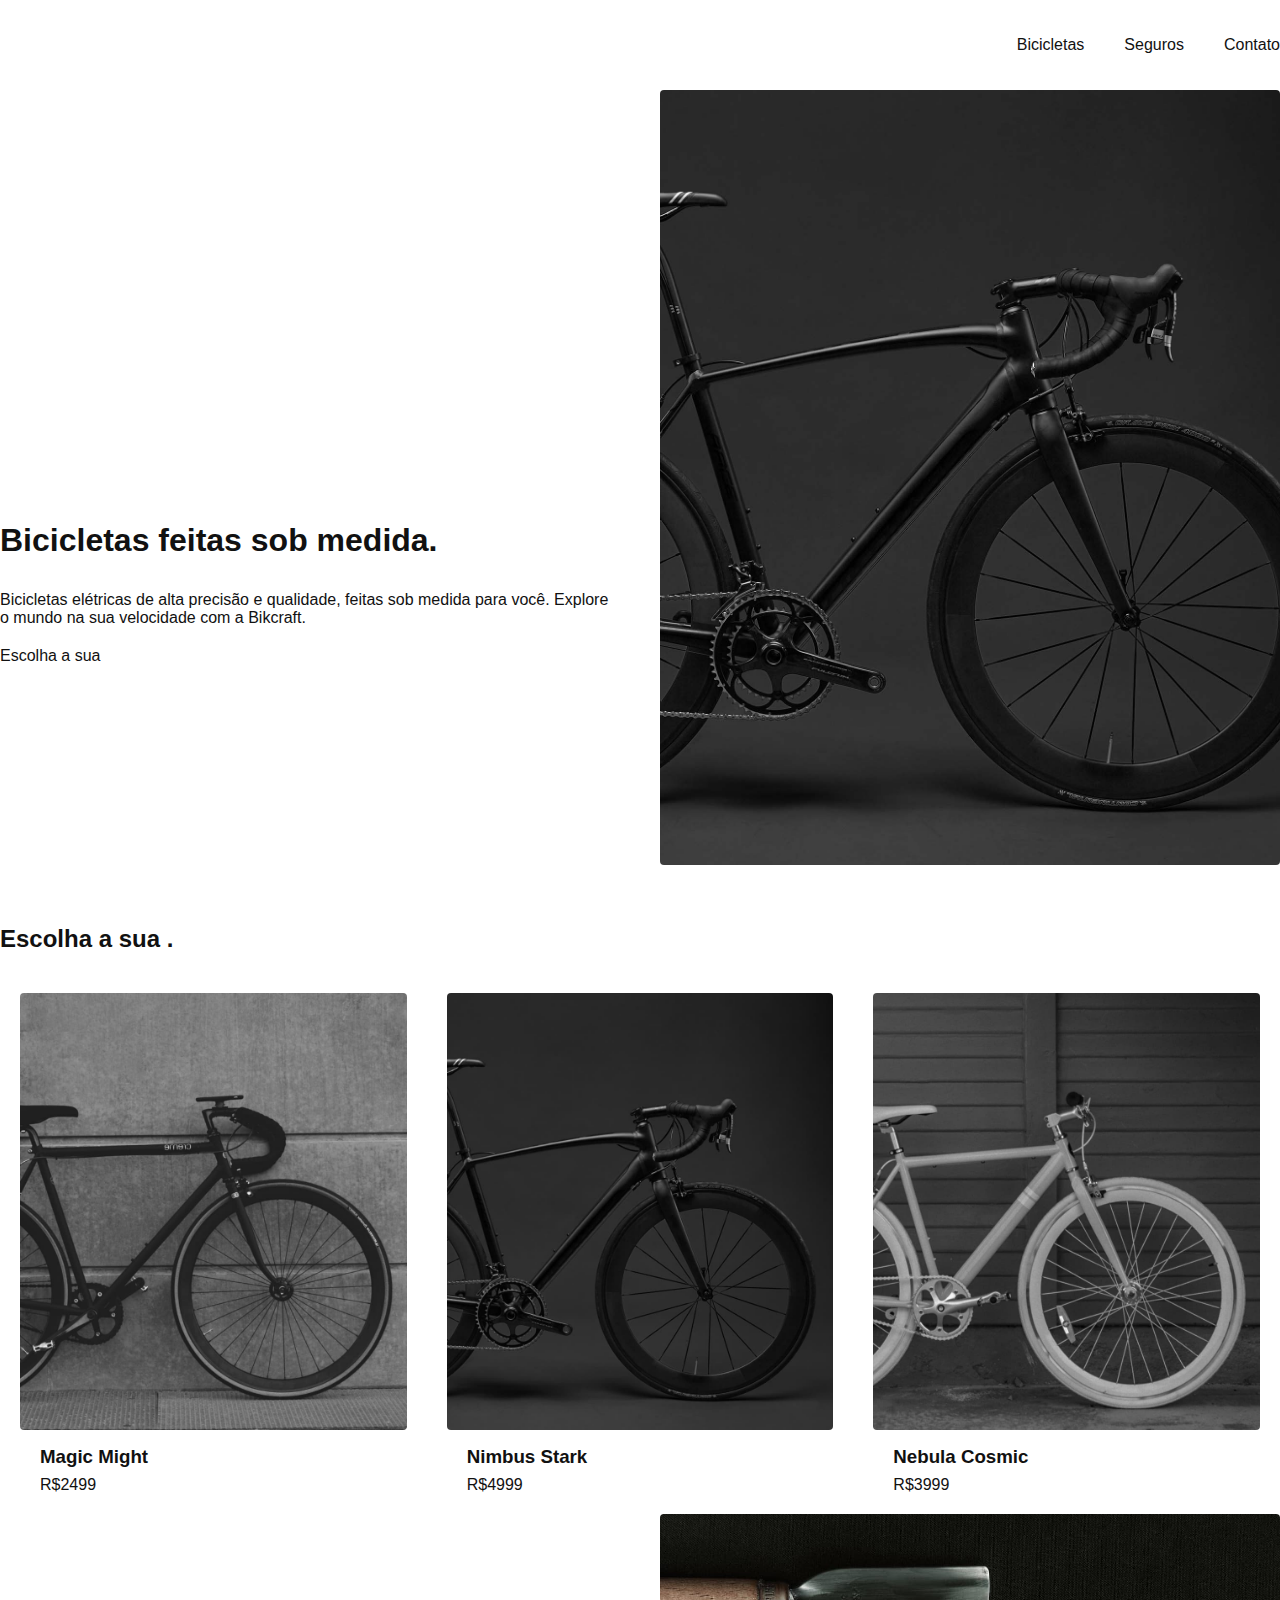
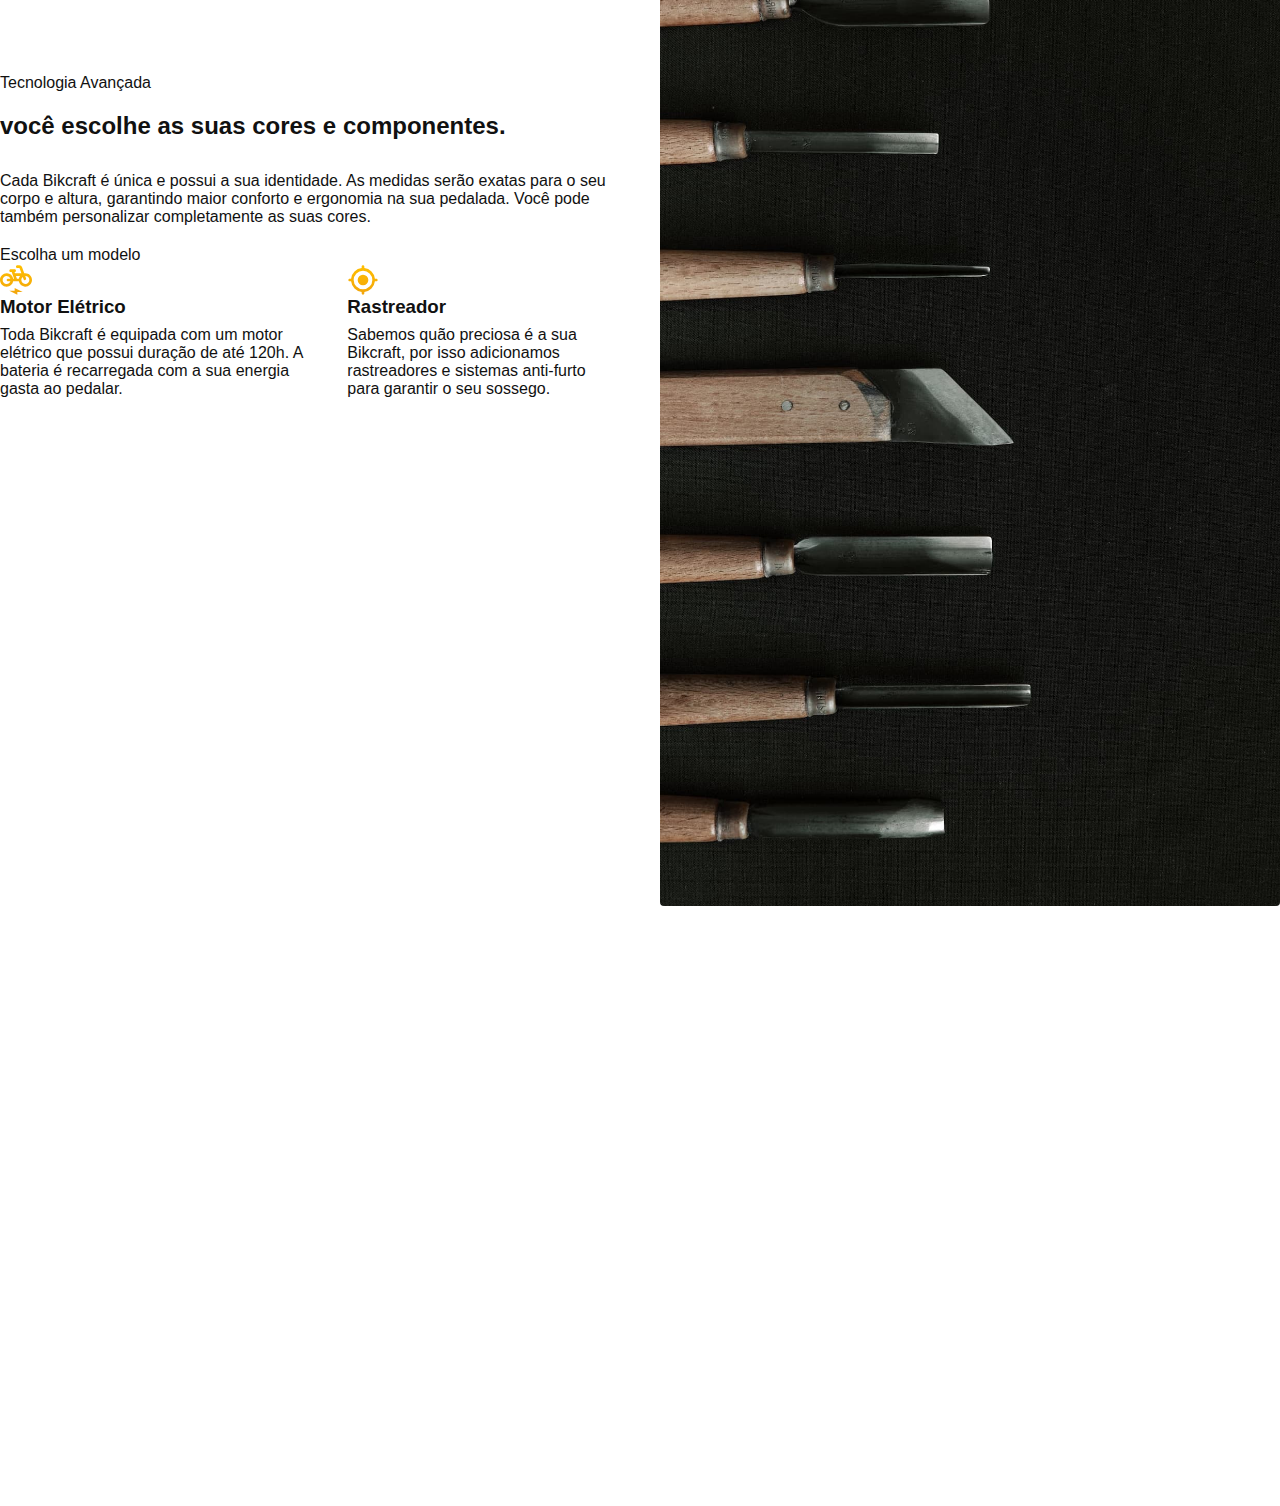
==== index.html @ 594d7d77 "bicicleta listas, container e tecnologia" ====
<!DOCTYPE html>
<html lang=pt-br">

<head>
  <meta charset="UTF-8">
  <meta name="viewport" content="width=device-width, inicial-scale=1.0">

  <title>Bikcraft - Bicicletas Elétricas</title>
  <meta name="description" content="Bicicletas elétricas de alta precisão e qualidades, feitas sob medida para o cliente. Explore o mundo na sua velocidade com o Bikcraft.">

  <link rel="stylesheet" href="./css/style.css">

  <link rel="preconnect" href="https://fonts.googleapis.com">
  <link rel="preconnect" href="https://fonts.gstatic.com" crossorigin>
  <link href="https://fonts.googleapis.com/css2?family=Poppins:wght@400;600&family=Roboto:wght@400;500&display=swap" rel="stylesheet">

</head>

<body>
  <header class="header-bg">
    <div class="header container">
      <a href="./"><img src="./img/bikcraft.svg" alt="logo">
      </a>
      <nav aria-label="primaria">
        <ul class="header-menu font-1-m cor-0">
          <li><a href="./bicicletas.html">Bicicletas</a></li>
          <li><a href="./seguros.html">Seguros</a></li>
          <li><a href="./contato.html">Contato</a></li>
        </ul>
      </nav>
    </div>
  </header>
  <main class="introducao-bg">
    <div class="introducao container">
      <div class="introducao-conteudo">
        <h1 class="font-1-xxl  cor-0"> Bicicletas feitas sob medida<span class="cor-p1">.</span></h1>
        <p class="font-2-xl cor-5"> Bicicletas elétricas de alta precisão e qualidade, feitas sob medida para você. Explore o mundo na sua velocidade com a Bikcraft.</p>
        <a class="botao" href=".bicicletas.html">Escolha a sua</a>
      </div>
      <div>
        <img src="./img/fotos/introducao.jpg" alt="Bicicleta elétrica preta.">
      </div>
    </div>
  </main>
  <article class="bicicletas-lista">
    <h2 class="container font-1-xxl"> Escolha a sua <span class="cor-p1">.</span></h2>

    <ul>
      <li>
        <a href="./img/bicicletas/magic.html"> <img src="./img/bicicletas/magic-home.jpg" alt="bicicleta preta">
          <h3 class="font-1-xl">Magic Might</h3>
          <span class="font-2-m cor-8">R$2499</span>
        </a>
      </li>
      <li>
        <a href="./img/bicicletas/nimbus.html">
          <img src="./img/bicicletas/nimbus-home.jpg" alt="bicicleta preta">
          <h3 class="font-1-xl">Nimbus Stark</h3>
          <span class="font-2-m cor-8">R$4999</span>
        </a>
      </li>
      <li>
        <a href="./img/bicicletas/nebula.html">
          <img src="./img/bicicletas/nebula-home.jpg" alt="bicicleta preta">
          <h3 class="font-1-xl">Nebula Cosmic</h3>
          <span class="font-2-m cor-8">R$3999</span>
        </a>
      </li>
    </ul>
  </article>
  <article class="tecnologia-bg">
    <div class="tecnologia container">
      <div class="tecnologia-conteudo">
        <span class="font-2-l-b cor-5">Tecnologia Avançada</span>
        <h2 class="font-1-xxl cor-0">você escolhe as suas cores e componentes<span class="cor-p1">.<span></h2>
        <p class=" font-2-l cor-5">Cada Bikcraft é única e possui a sua identidade. As medidas serão exatas para o seu corpo e altura, garantindo maior conforto e ergonomia na sua pedalada. Você pode também personalizar completamente as suas cores.</p>
        <a class="link" href="./bicicletas.html"> Escolha um modelo</a>
        <div class="tecnologia-vantagens">
          <div>
            <img src="./img/icones/eletrica.svg" alt="">
            <h3 class="font-1-m cor-0">Motor Elétrico</h3>
            <p class="font-2-s cor-5">Toda Bikcraft é equipada com um motor elétrico que possui duração de até 120h. A bateria é recarregada com a sua energia gasta ao pedalar.</p>
          </div>
          <div>
            <img src="./img/icones/rastreador.svg" alt="">
            <h3 class="font-1-m cor-0">Rastreador</h3>
            <p class="font-2-s cor-5">Sabemos quão preciosa é a sua Bikcraft, por isso adicionamos rastreadores e sistemas anti-furto para garantir o seu sossego.</p>
          </div>
        </div>
      </div>
      <div class="tecnologia-imagem">
        <img src="./img/fotos/tecnologia.jpg" alt="">
      </div>
    </div>
  </article>
</body>

</html>
---- css/style.css ----
@import "./global/global.css";
@import "./utilidades/tipografia.css";
@import "./utilidades/cores.css";
@import "./global/header.css";

/*Utilitarios*/
@import "./utilidades/componentes.css";

/*Home*/
@import "./home/introducao.css";
@import "./home/tecnologia.css";

/*Bicicletas*/
@import "./bicicletas/bicicletas-listas.css";
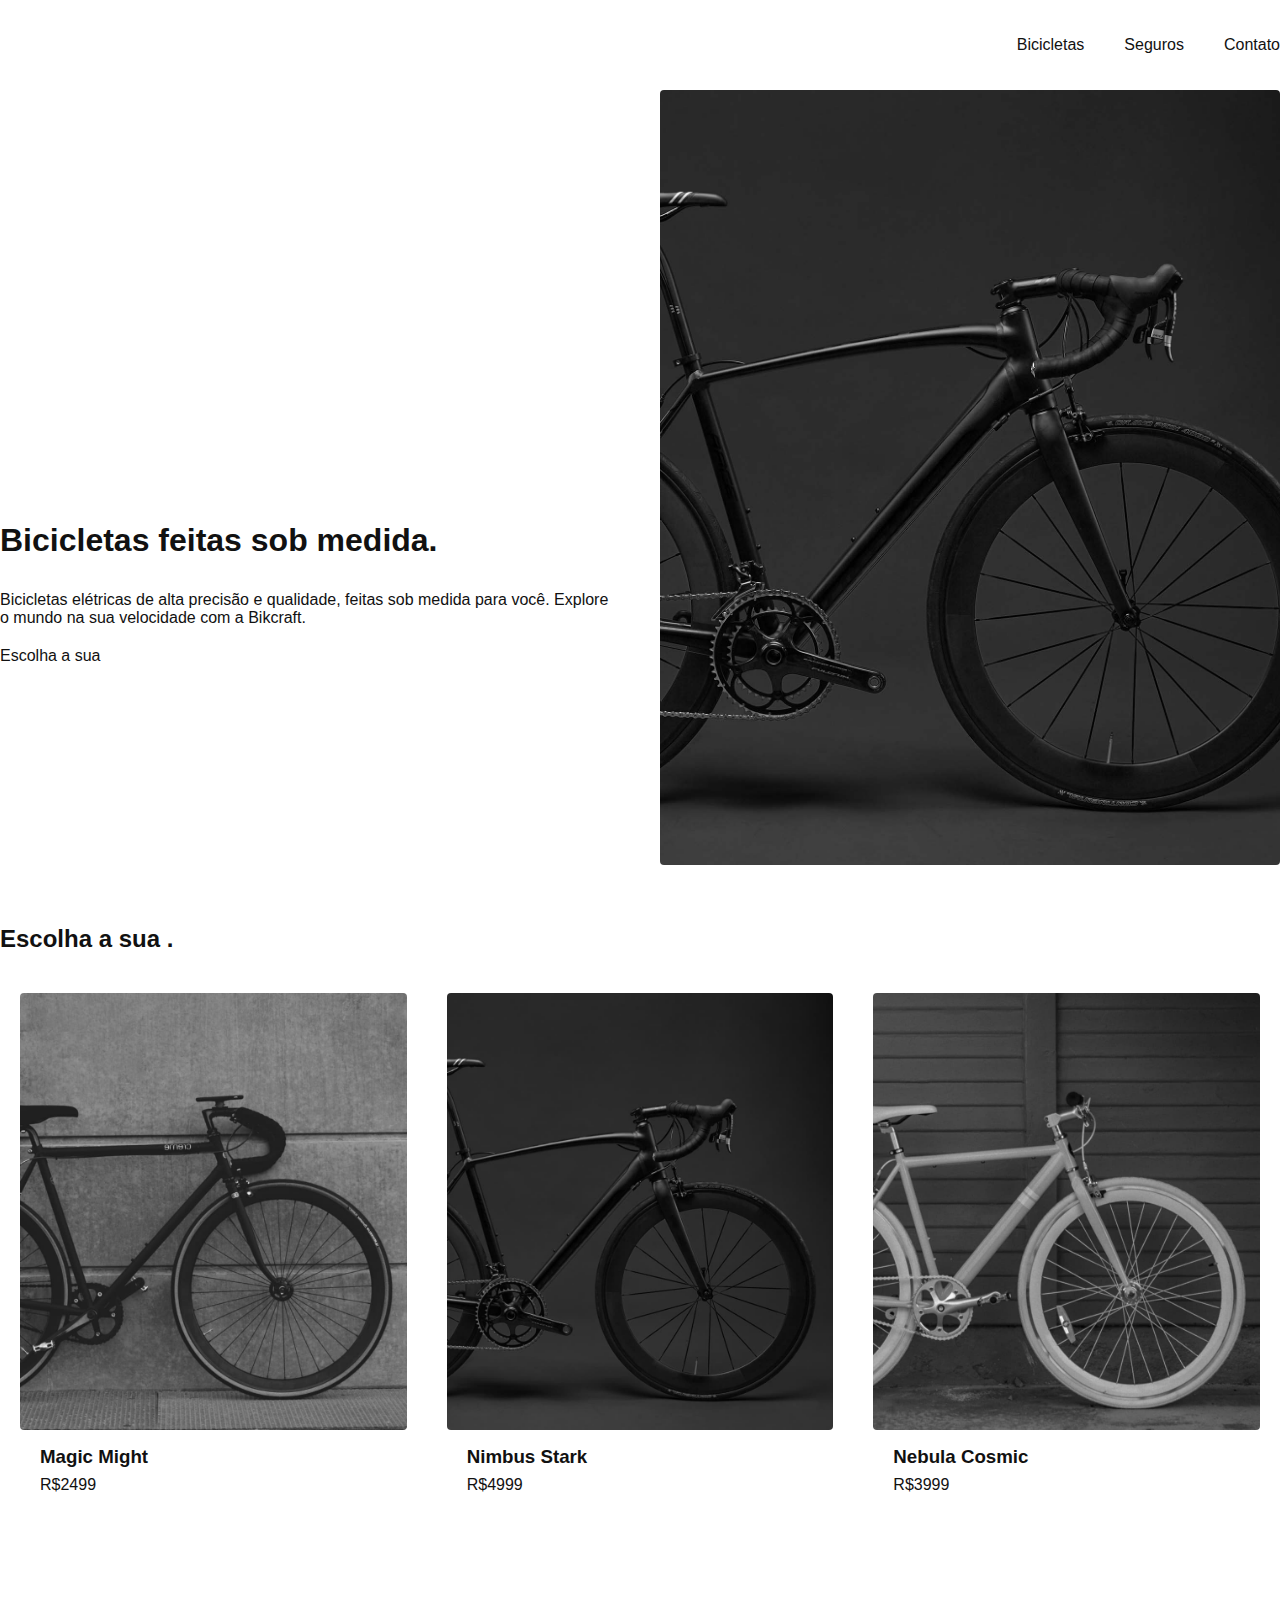
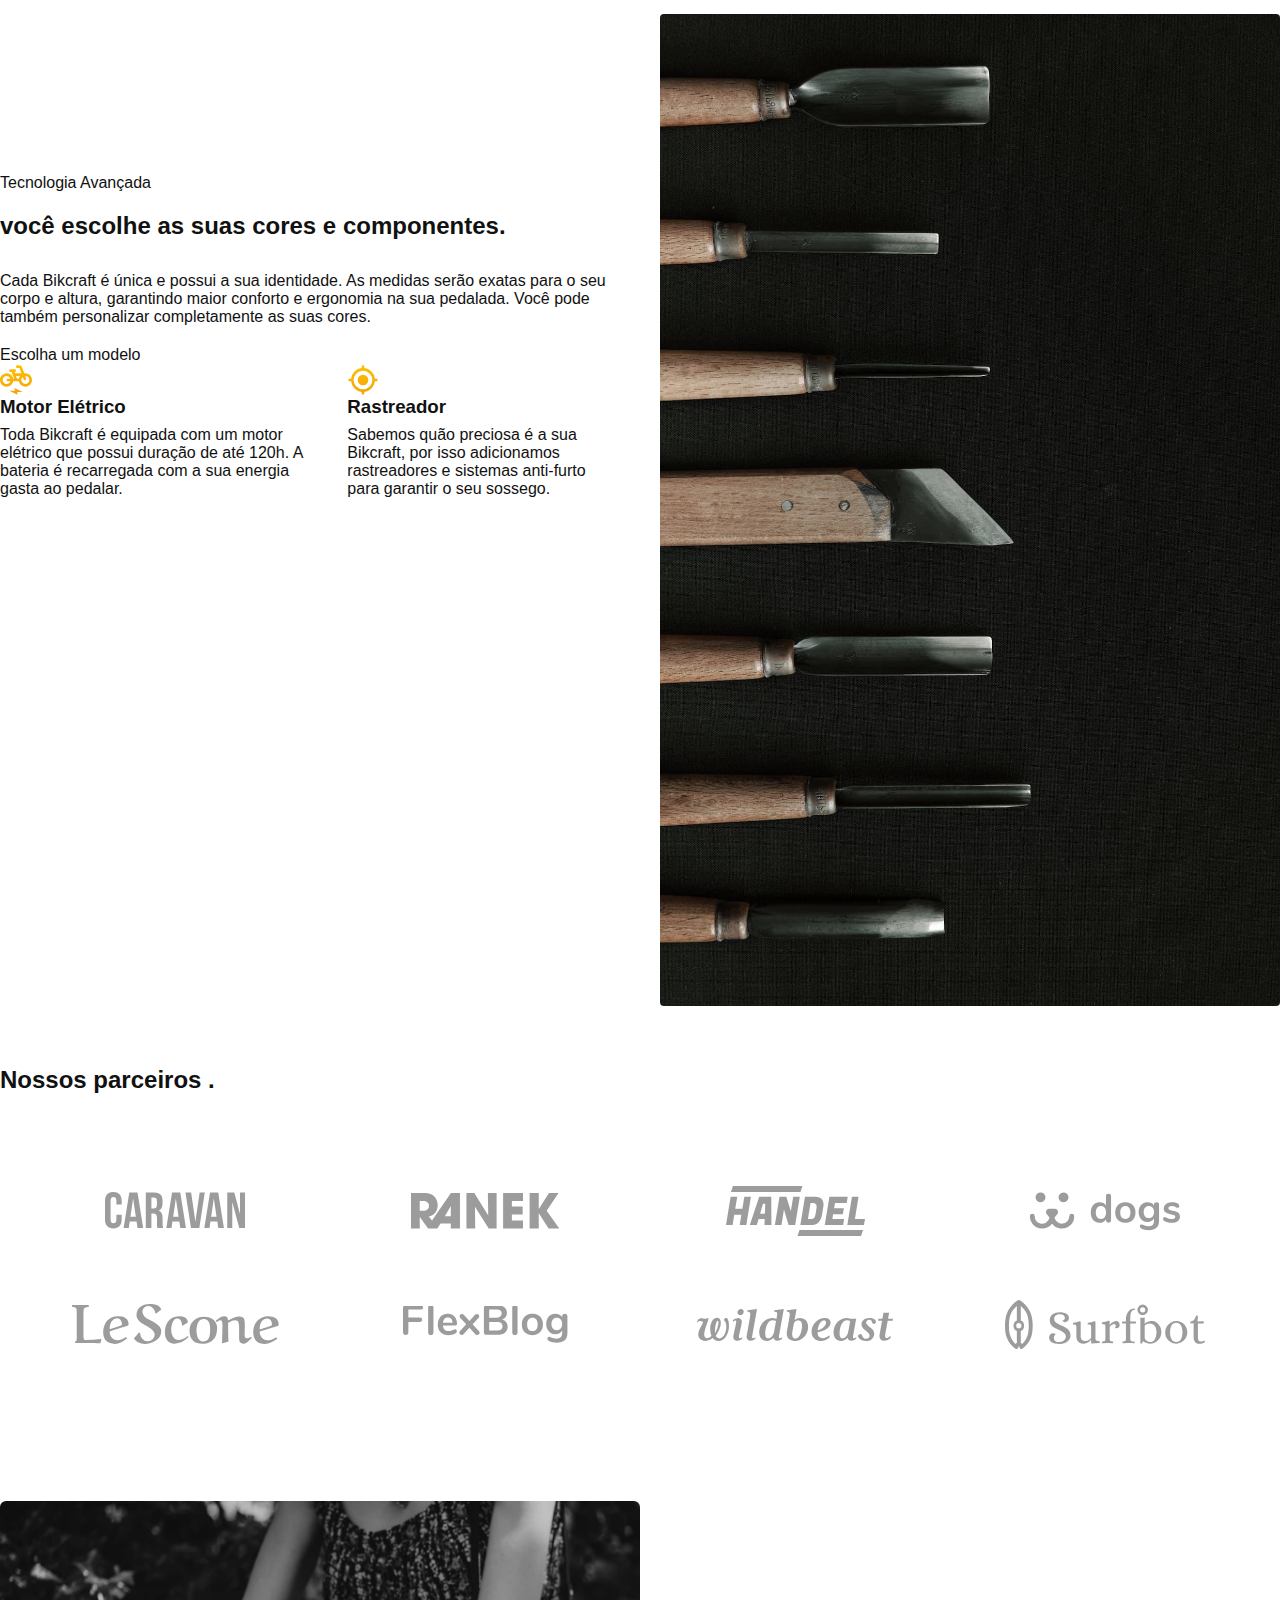
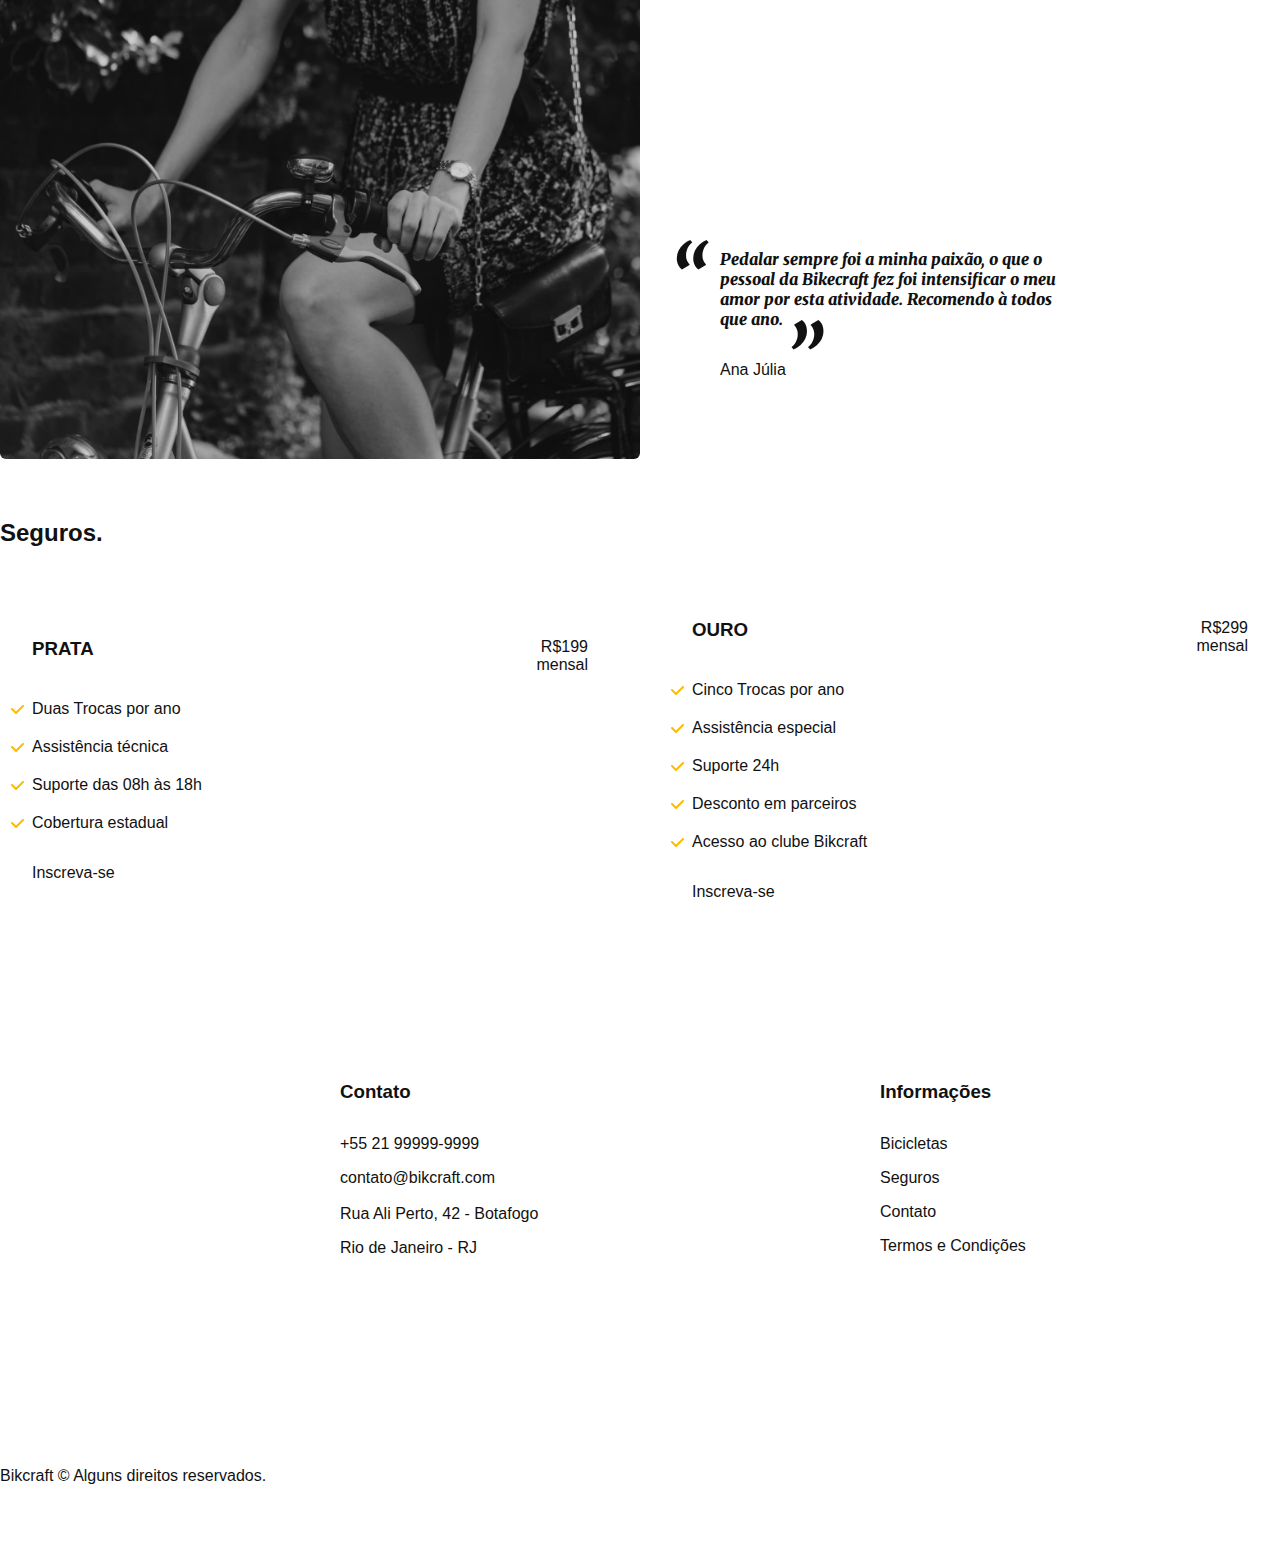
==== commit 5461bc74: "parceiros, depoimento, seguros e footer" ====
--- a/index.html
+++ b/index.html
@@ -12,7 +12,7 @@
 
   <link rel="preconnect" href="https://fonts.googleapis.com">
   <link rel="preconnect" href="https://fonts.gstatic.com" crossorigin>
-  <link href="https://fonts.googleapis.com/css2?family=Poppins:wght@400;600&family=Roboto:wght@400;500&display=swap" rel="stylesheet">
+  <link href="https://fonts.googleapis.com/css2?family=Merriweather:ital,wght@1,900&family=Poppins:wght@400;600&family=Roboto:wght@400;500&display=swap" rel="stylesheet">
 
 </head>
 
@@ -93,6 +93,96 @@
       </div>
     </div>
   </article>
+  <section class="parceiros" aria-label="Nossos Parceiros">
+    <h2 class="container font-1-xxl"> Nossos parceiros <span class="cor-p1">.</spam>
+    </h2>
+
+    <ul>
+      <li><img src="./img/parceiros/caravan.svg" alt="caravan"></li>
+      <li><img src="./img/parceiros/ranek.svg" alt="ranek"></li>
+      <li><img src="./img/parceiros/handel.svg" alt="handel"></li>
+      <li><img src="./img/parceiros/dogs.svg" alt="dogs"></li>
+      <li><img src="./img/parceiros/lescone.svg" alt="lesccone"></li>
+      <li><img src="./img/parceiros/flexblog.svg" alt="flexblog"></li>
+      <li><img src="./img/parceiros/wildbeast.svg" alt="wildbeast"></li>
+      <li><img src="./img/parceiros/surfbot.svg" alt="surfboat"></li>
+  </section>
+  <section class="depoimento" aria-label="Depoimento">
+    <div>
+      <img src="./img/fotos/depoimento.jpg" alt="Pessoa pedalando uma bicicleta bikcraft">
+    </div>
+    <div class="depoimento-conteudo">
+      <blockquote class="font-1-xl cor-p5">
+        <p>Pedalar sempre foi a minha paixão, o que o pessoal da Bikecraft fez foi intensificar o meu amor por esta atividade.
+          Recomendo à todos que ano.</p>
+      </blockquote>
+      <span class="font-1-m-b cor-p4">Ana Júlia</span>
+    </div>
+  </section>
+  <article class="seguros-bg">
+    <div class="seguros container">
+      <h2 class="font-1-xxl cor-0">Seguros<span class="cor-p1">.</spam>
+      </h2>
+      <div class="seguros-item">
+        <h3 class="font-1-xl cor-6">PRATA</h3>
+        <span class="font-1-xl cor-0">R$199<span class="font-1-xs cor-6">mensal</span></span>
+        <ul class="font-2-m cor-0">
+          <li>Duas Trocas por ano</li>
+          <li>Assistência técnica</li>
+          <li>Suporte das 08h às 18h</li>
+          <li>Cobertura estadual</li>
+        </ul>
+        <a class="botao secundario" href="./orcamento.html"> Inscreva-se</a>
+      </div>
+
+      <div class="seguros-item">
+        <h3 class="font-1-xl cor-p1">OURO</h3>
+        <span class="font-1-xl cor-0">R$299<span class="font-1-xs cor-6">mensal</span></span>
+        <ul class="font-2-m cor-0">
+          <li>Cinco Trocas por ano</li>
+          <li>Assistência especial</li>
+          <li>Suporte 24h</li>
+          <li>Desconto em parceiros</li>
+          <li>Acesso ao clube Bikcraft</li>
+        </ul>
+        <a class="botao" href="./orcamento.html"> Inscreva-se</a>
+      </div>
+    </div>
+  </article>
+  <footer class="footer-bg">
+    <div class="footer container" 0>
+      <img src="./img/bikcraft.svg" alt="Bikcraft">
+
+      <div class="footer-contato">
+        <h3 class="font-2-l-b cor-0">Contato</h3>
+        <ul class=" font-2-m cor-5">
+          <li><a href="tel:+5521999999999">+55 21 99999-9999</a></li>
+          <li><a href="mailto:contato@bikcraft.com">contato@bikcraft.com</a></li>
+          <li> Rua Ali Perto, 42 - Botafogo</li>
+          <li> Rio de Janeiro - RJ</li>
+        </ul>
+        <div class="footer-redes">
+          <a href="./">
+            <img src="./img/redes/instagram.svg" alt="instagram">
+            <img src="./img/redes/facebook.svg" alt="facebook">
+            <img src="./img/redes/youtube.svg" alt="youtube">
+          </a>
+        </div>
+      </div>
+      <div class="footer-informacoes">
+        <h3 class=" font-2-1-b cor-0">Informações</h3>
+        <nav>
+          <ul class=" font-1-m cor-5">
+            <li><a href="./bicicletas.html">Bicicletas</a></li>
+            <li><a href="./seguros.html">Seguros</a></li>
+            <li><a href="./contato.html">Contato</a></li>
+            <li><a href="./termos.html">Termos e Condições</a></li>
+          </ul>
+        </nav>
+      </div>
+      <p class=" footer-copy font-2-m cor-6">Bikcraft © Alguns direitos reservados.</p>
+    </div>
+  </footer>
 </body>
 
 </html>--- a/css/style.css
+++ b/css/style.css
@@ -2,6 +2,7 @@
 @import "./utilidades/tipografia.css";
 @import "./utilidades/cores.css";
 @import "./global/header.css";
+@import "./global/footer.css";
 
 /*Utilitarios*/
 @import "./utilidades/componentes.css";
@@ -9,6 +10,11 @@
 /*Home*/
 @import "./home/introducao.css";
 @import "./home/tecnologia.css";
+@import "./home/parceiros.css";
+@import "./home/depoimento.css";
 
 /*Bicicletas*/
 @import "./bicicletas/bicicletas-listas.css";
+
+/*Seguros*/
+@import "./seguros/seguros.css";
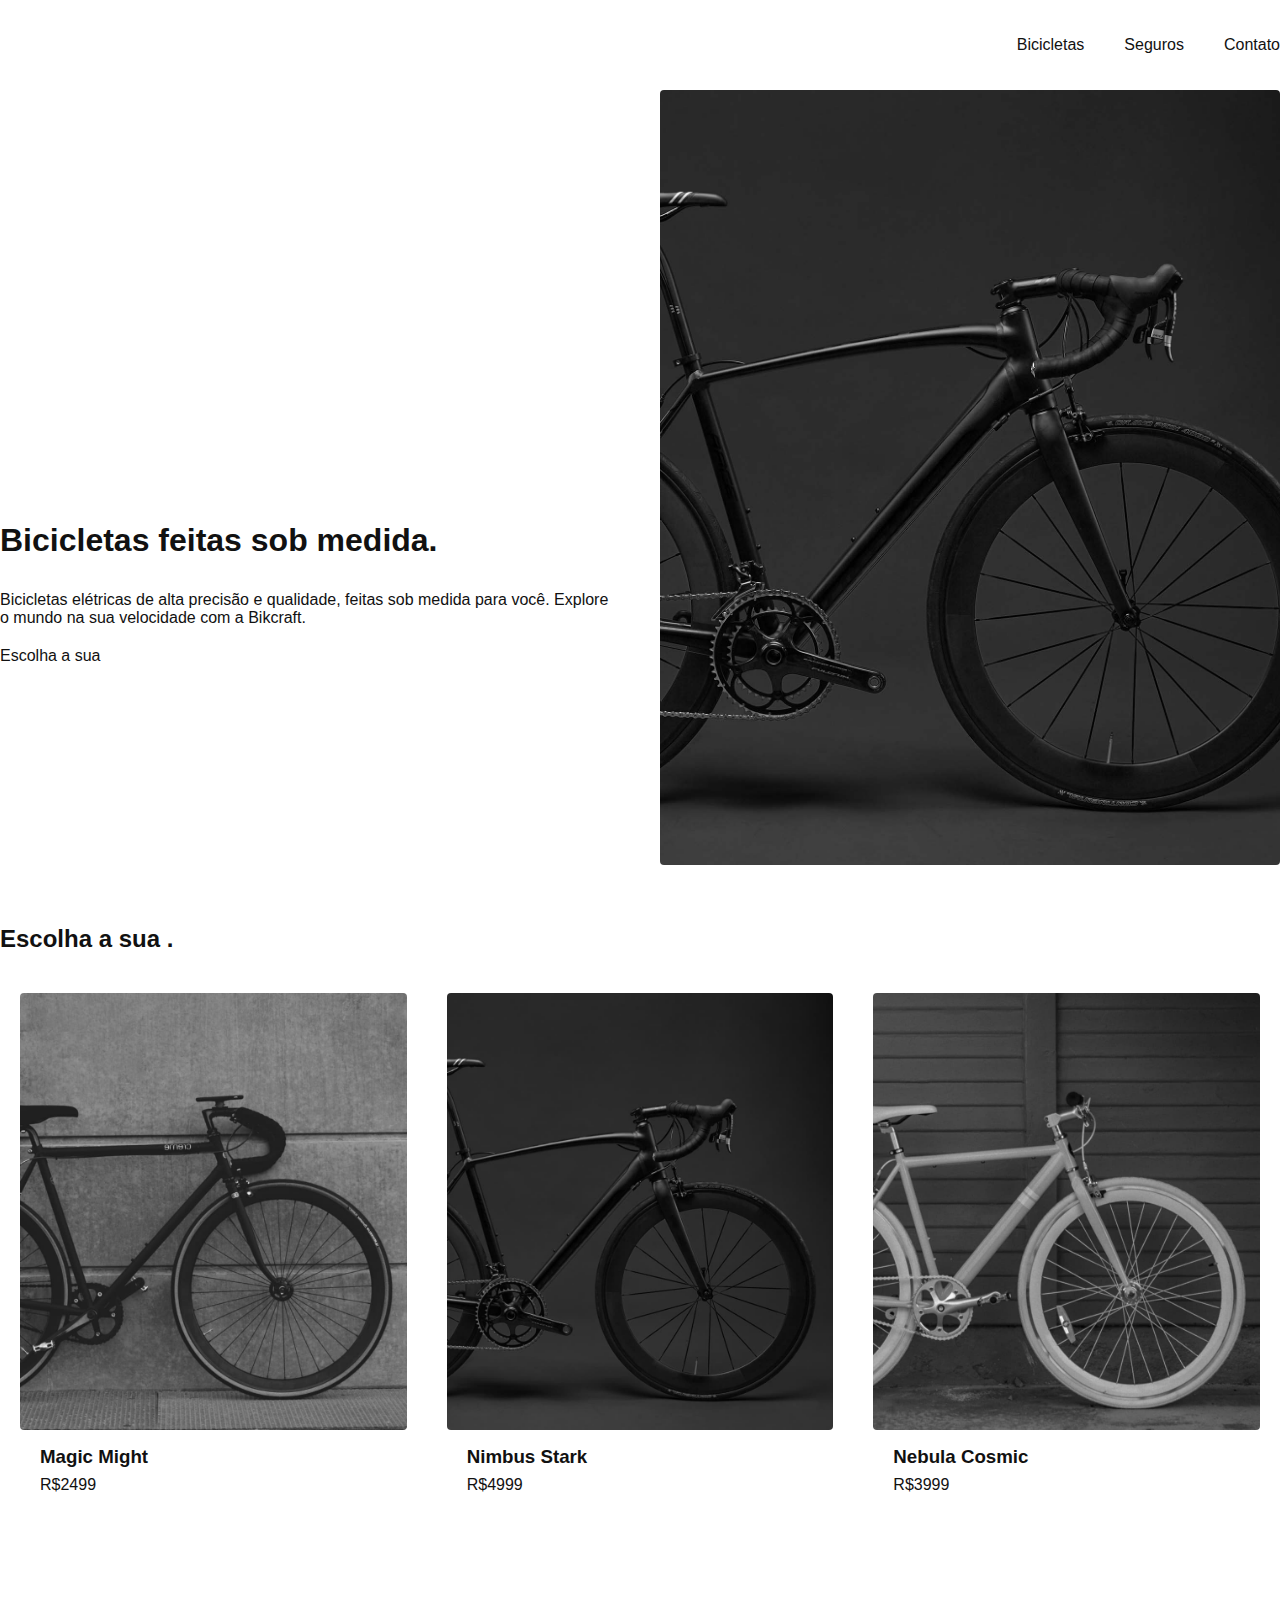
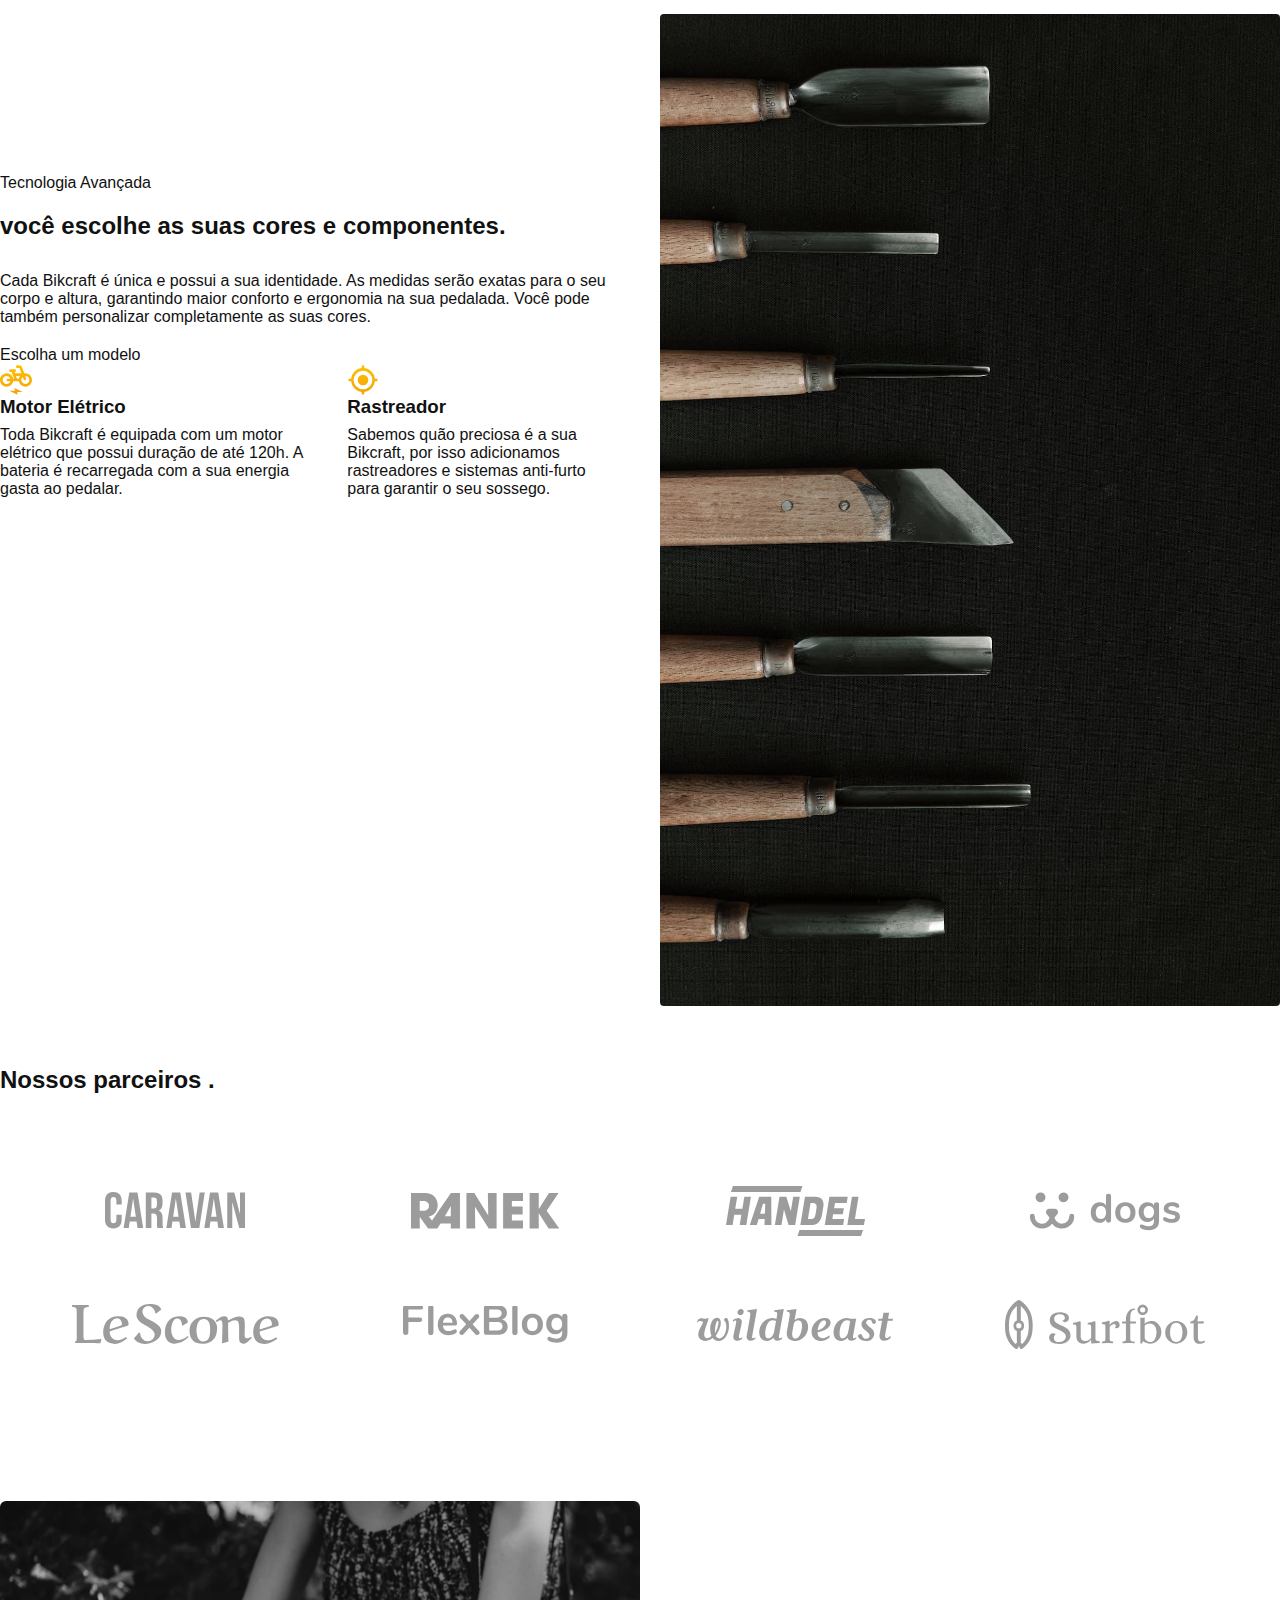
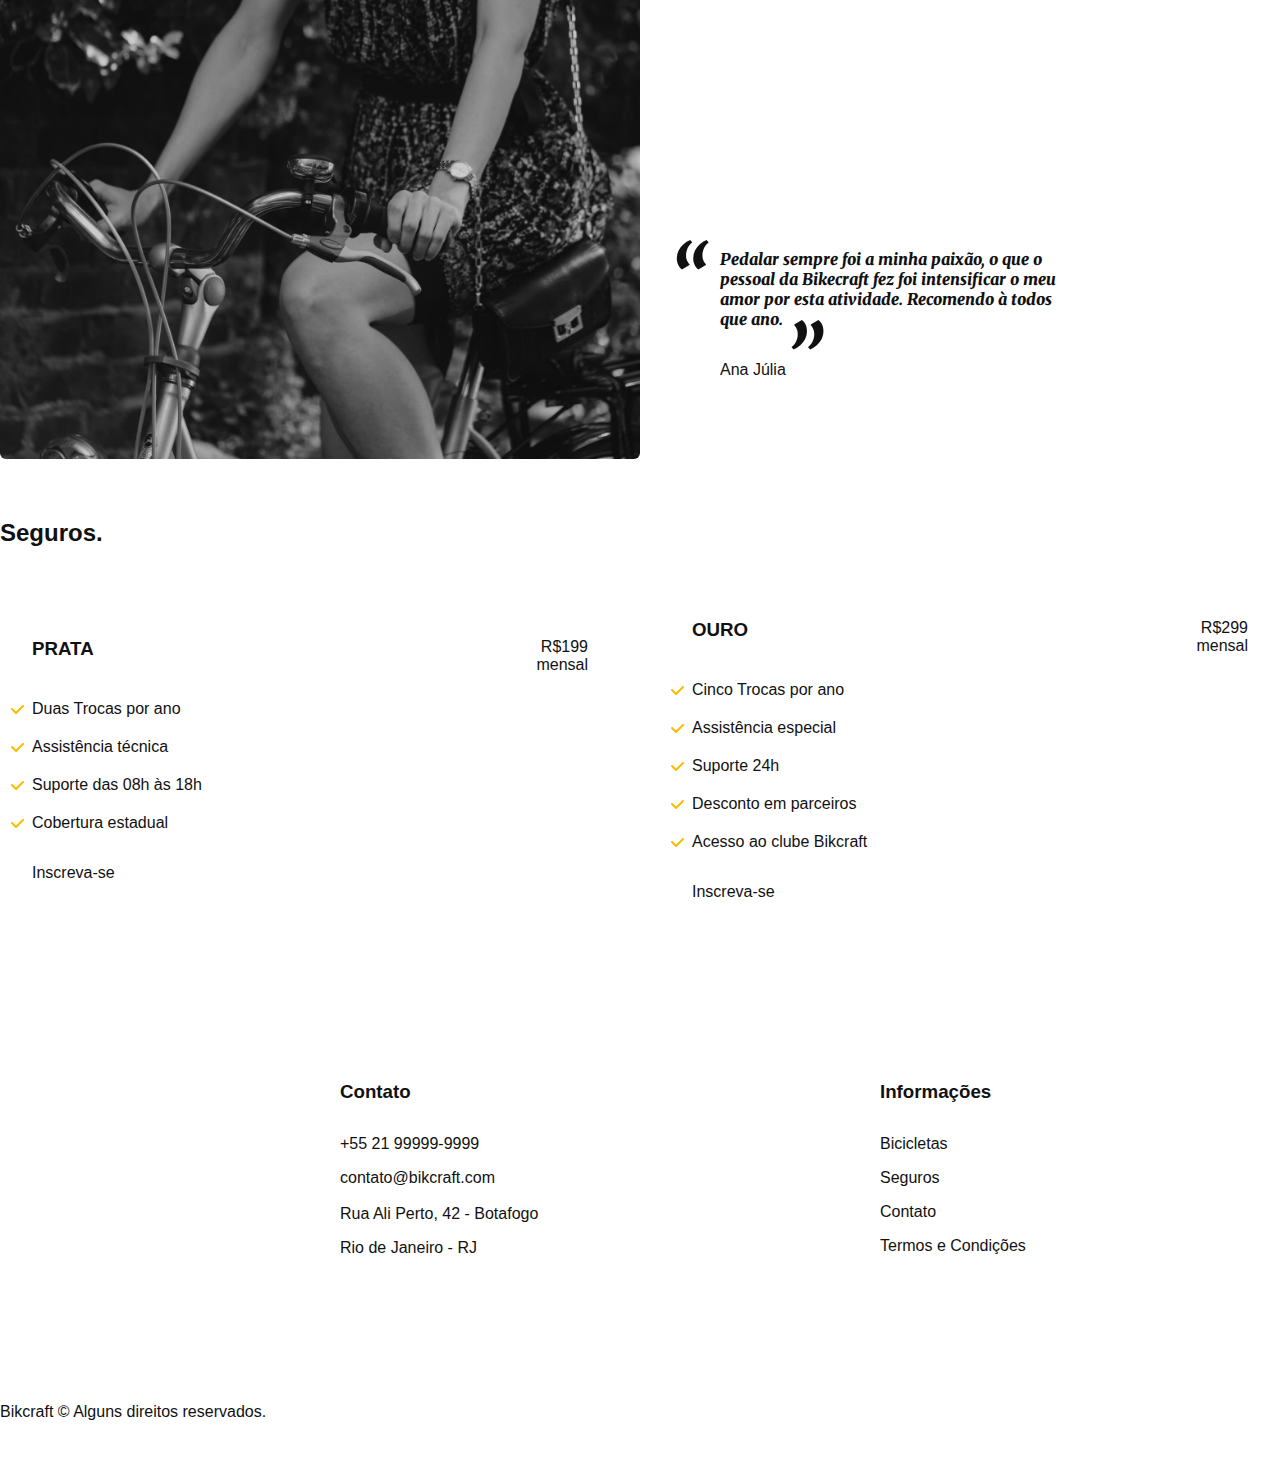
==== commit 0685b65a: "termos.html e bicicletas.html" ====
--- a/index.html
+++ b/index.html
@@ -9,7 +9,6 @@
   <meta name="description" content="Bicicletas elétricas de alta precisão e qualidades, feitas sob medida para o cliente. Explore o mundo na sua velocidade com o Bikcraft.">
 
   <link rel="stylesheet" href="./css/style.css">
-
   <link rel="preconnect" href="https://fonts.googleapis.com">
   <link rel="preconnect" href="https://fonts.gstatic.com" crossorigin>
   <link href="https://fonts.googleapis.com/css2?family=Merriweather:ital,wght@1,900&family=Poppins:wght@400;600&family=Roboto:wght@400;500&display=swap" rel="stylesheet">
--- a/css/style.css
+++ b/css/style.css
@@ -15,6 +15,10 @@
 
 /*Bicicletas*/
 @import "./bicicletas/bicicletas-listas.css";
+@import "./bicicletas/bicicletas.css";
 
 /*Seguros*/
 @import "./seguros/seguros.css";
+
+/*Termos*/
+@import "./termos/termos.css";
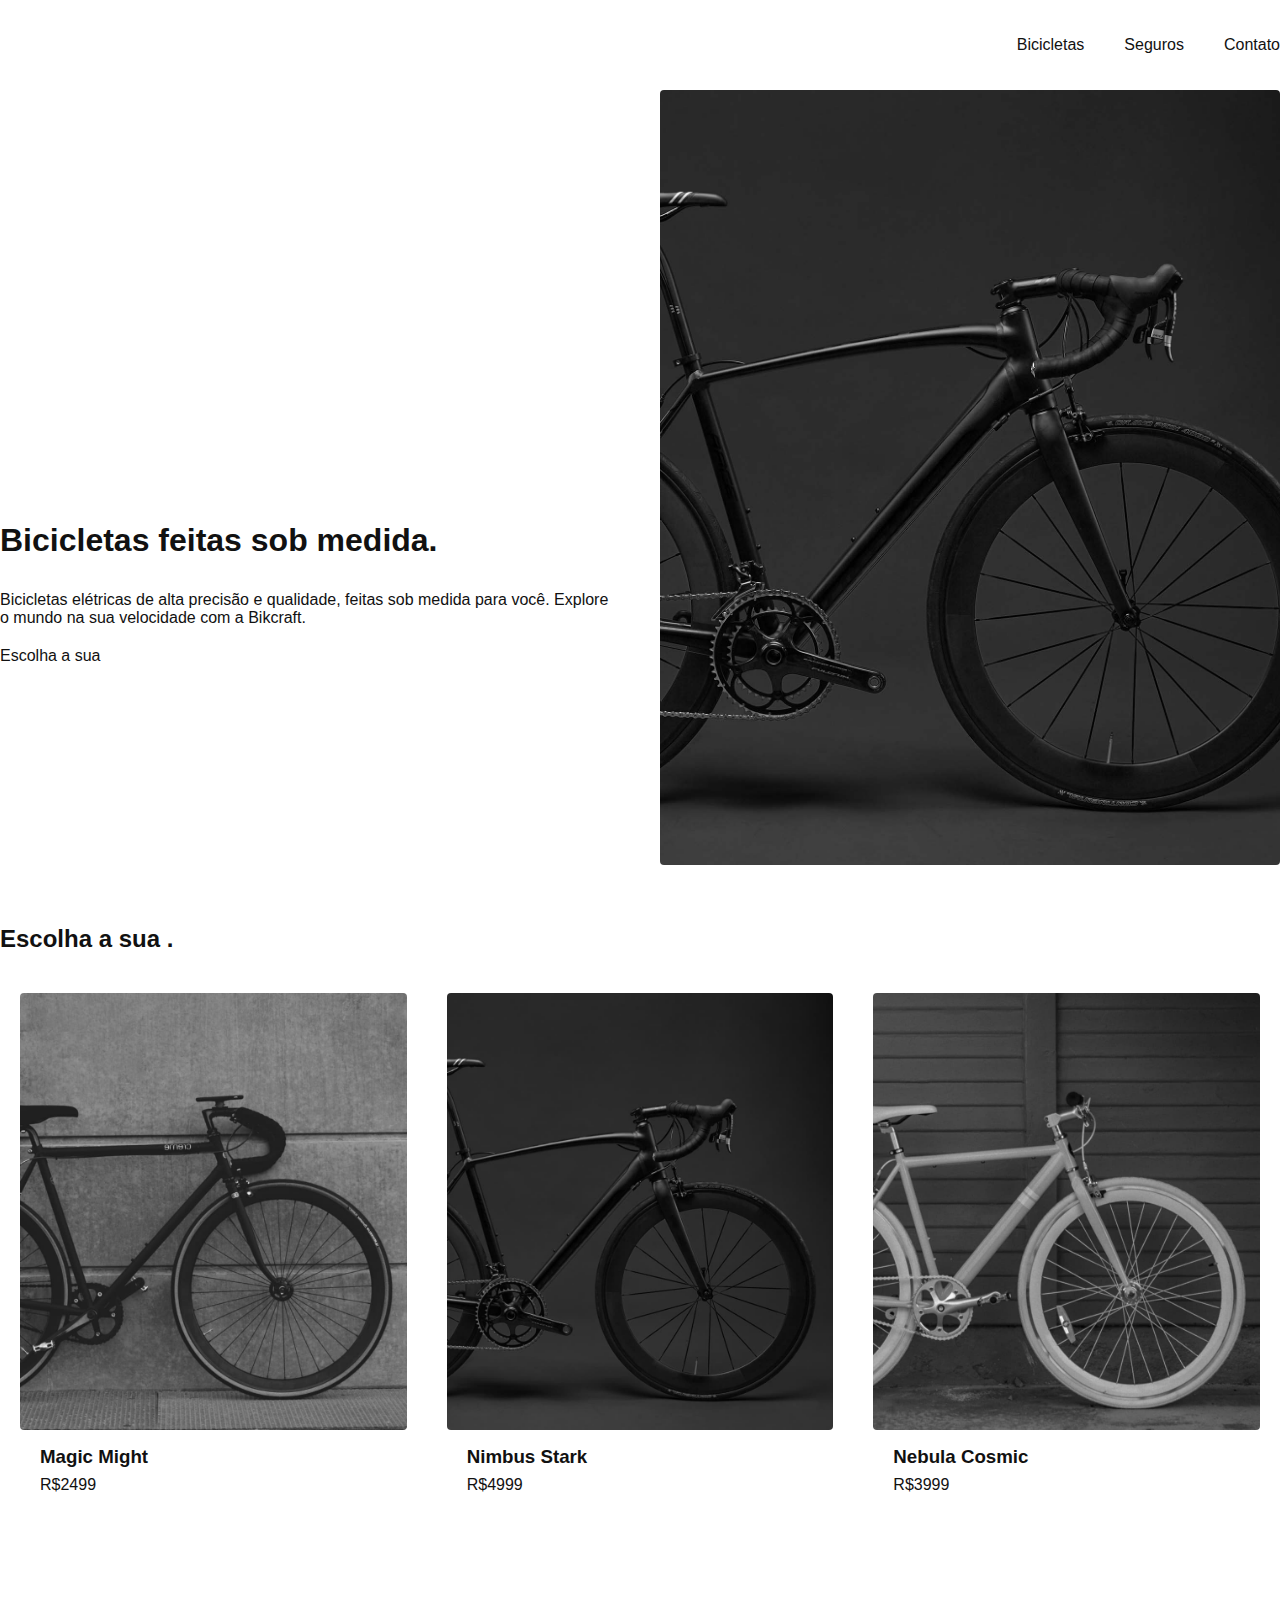
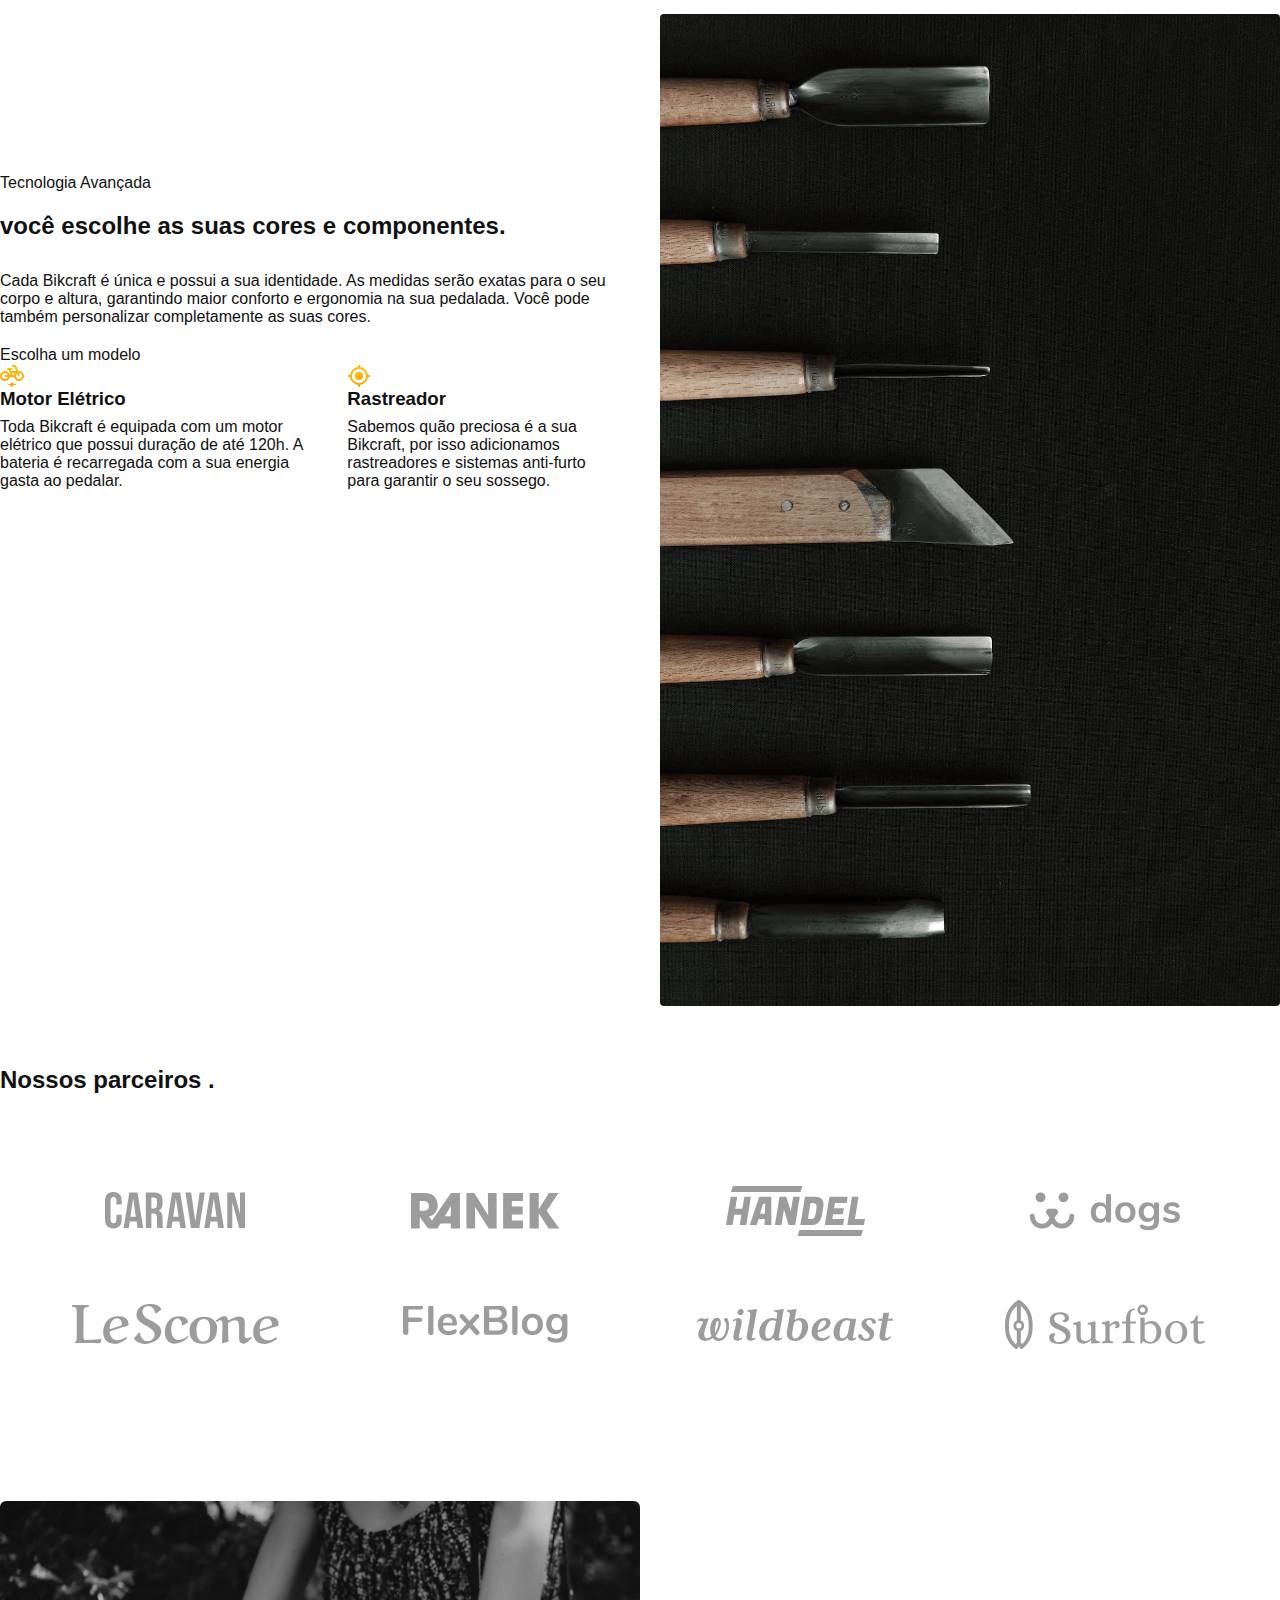
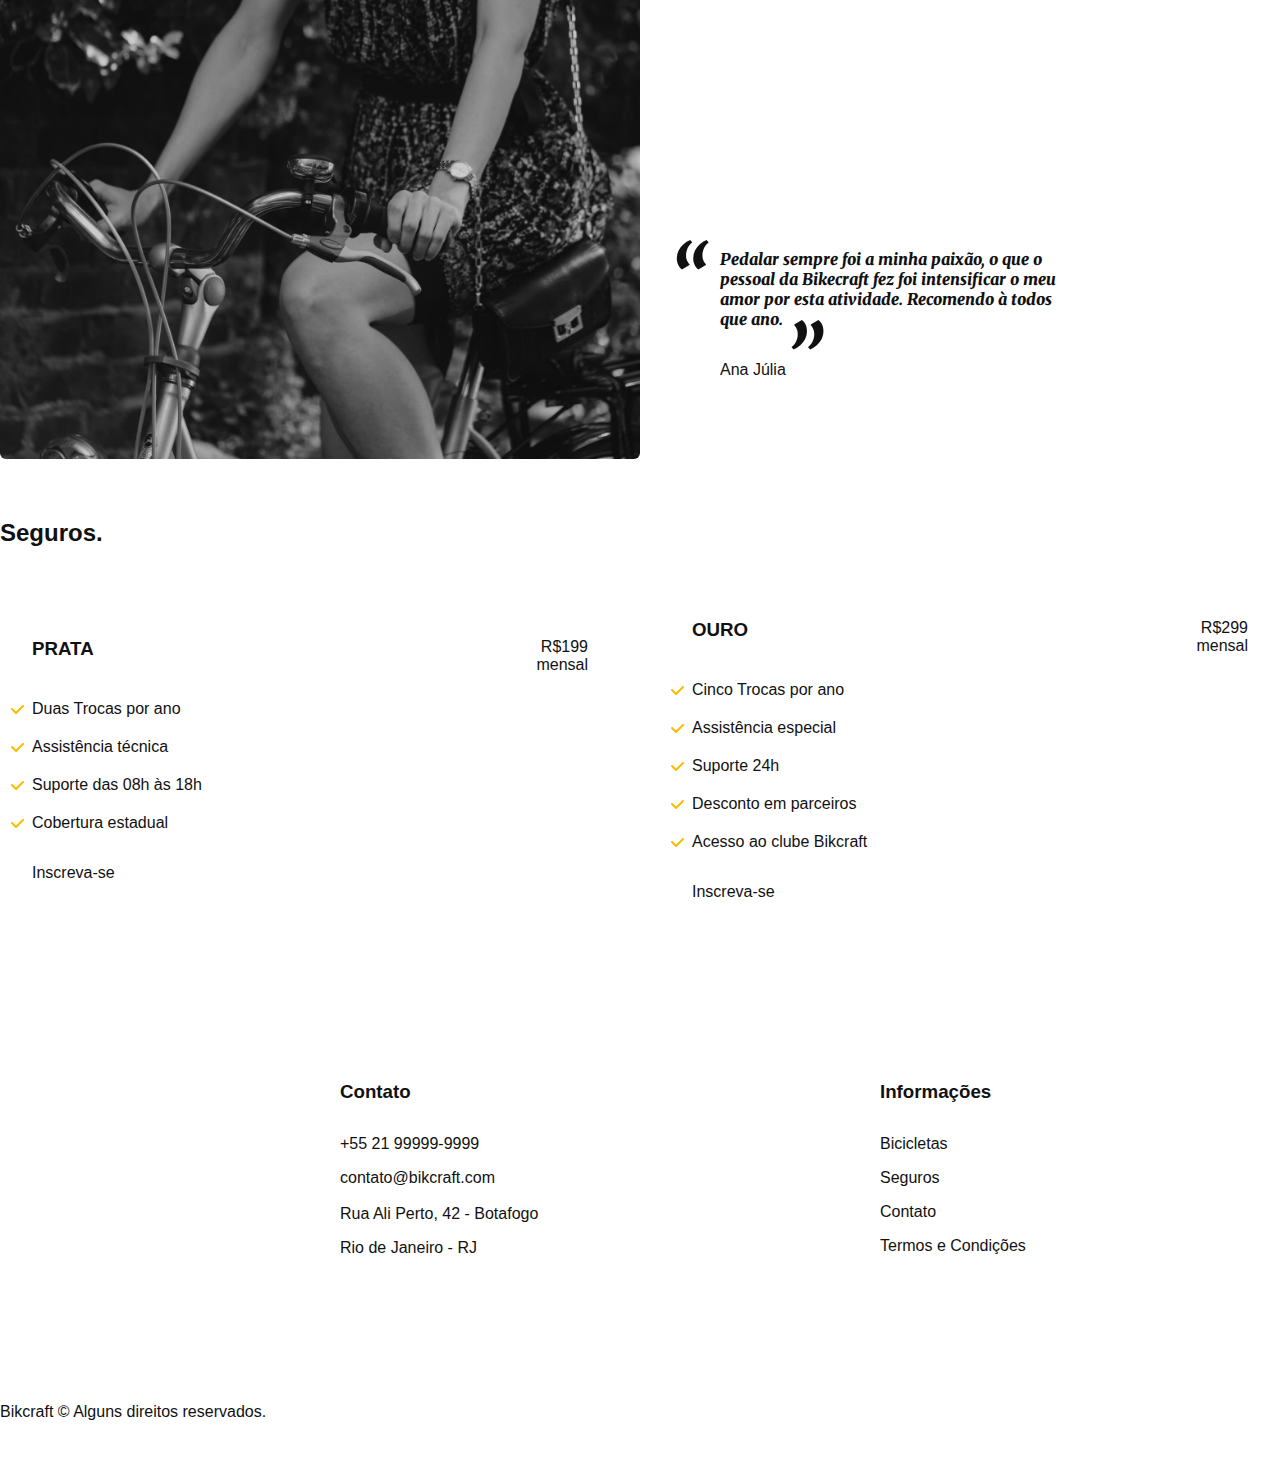
==== commit 26ca6a80: "orcamento e otimizacoes" ====
--- a/index.html
+++ b/index.html
@@ -8,6 +8,7 @@
   <title>Bikcraft - Bicicletas Elétricas</title>
   <meta name="description" content="Bicicletas elétricas de alta precisão e qualidades, feitas sob medida para o cliente. Explore o mundo na sua velocidade com o Bikcraft.">
 
+  <link rel="preload" href="./css/style.css" as="style">
   <link rel="stylesheet" href="./css/style.css">
   <link rel="preconnect" href="https://fonts.googleapis.com">
   <link rel="preconnect" href="https://fonts.gstatic.com" crossorigin>
@@ -18,7 +19,7 @@
 <body>
   <header class="header-bg">
     <div class="header container">
-      <a href="./"><img src="./img/bikcraft.svg" alt="logo">
+      <a href="./"><img src="./img/bikcraft.svg" width="136" height="32" alt="logo">
       </a>
       <nav aria-label="primaria">
         <ul class="header-menu font-1-m cor-0">
@@ -34,11 +35,12 @@
       <div class="introducao-conteudo">
         <h1 class="font-1-xxl  cor-0"> Bicicletas feitas sob medida<span class="cor-p1">.</span></h1>
         <p class="font-2-xl cor-5"> Bicicletas elétricas de alta precisão e qualidade, feitas sob medida para você. Explore o mundo na sua velocidade com a Bikcraft.</p>
-        <a class="botao" href=".bicicletas.html">Escolha a sua</a>
+        <a class="botao" href="./bicicletas.html">Escolha a sua</a>
       </div>
-      <div>
-        <img src="./img/fotos/introducao.jpg" alt="Bicicleta elétrica preta.">
-      </div>
+      <picture>
+        <source media="(max-width:800px)" srcset="./img/bicicletas/nimbus.jpg">
+        <img src="./img/fotos/introducao.jpg" width="1280" height="1600" alt="Bicicleta elétrica preta.">
+      </picture>
     </div>
   </main>
   <article class="bicicletas-lista">
@@ -46,20 +48,20 @@
 
     <ul>
       <li>
-        <a href="./img/bicicletas/magic.html"> <img src="./img/bicicletas/magic-home.jpg" alt="bicicleta preta">
+        <a href="./bicicletas/magic.html"> <img src="./img/bicicletas/magic-home.jpg" alt="bicicleta preta">
           <h3 class="font-1-xl">Magic Might</h3>
           <span class="font-2-m cor-8">R$2499</span>
         </a>
       </li>
       <li>
-        <a href="./img/bicicletas/nimbus.html">
+        <a href="./bicicletas/nimbus.html">
           <img src="./img/bicicletas/nimbus-home.jpg" alt="bicicleta preta">
           <h3 class="font-1-xl">Nimbus Stark</h3>
           <span class="font-2-m cor-8">R$4999</span>
         </a>
       </li>
       <li>
-        <a href="./img/bicicletas/nebula.html">
+        <a href="./bicicletas/nebula.html">
           <img src="./img/bicicletas/nebula-home.jpg" alt="bicicleta preta">
           <h3 class="font-1-xl">Nebula Cosmic</h3>
           <span class="font-2-m cor-8">R$3999</span>
@@ -76,19 +78,19 @@
         <a class="link" href="./bicicletas.html"> Escolha um modelo</a>
         <div class="tecnologia-vantagens">
           <div>
-            <img src="./img/icones/eletrica.svg" alt="">
+            <img src="./img/icones/eletrica.svg" width="24" height="24" alt="">
             <h3 class="font-1-m cor-0">Motor Elétrico</h3>
             <p class="font-2-s cor-5">Toda Bikcraft é equipada com um motor elétrico que possui duração de até 120h. A bateria é recarregada com a sua energia gasta ao pedalar.</p>
           </div>
           <div>
-            <img src="./img/icones/rastreador.svg" alt="">
+            <img src="./img/icones/rastreador.svg" width="24" height="24" alt="">
             <h3 class="font-1-m cor-0">Rastreador</h3>
             <p class="font-2-s cor-5">Sabemos quão preciosa é a sua Bikcraft, por isso adicionamos rastreadores e sistemas anti-furto para garantir o seu sossego.</p>
           </div>
         </div>
       </div>
       <div class="tecnologia-imagem">
-        <img src="./img/fotos/tecnologia.jpg" alt="">
+        <img src="./img/fotos/tecnologia.jpg" width="1200" height="1920" alt="">
       </div>
     </div>
   </article>
@@ -97,18 +99,18 @@
     </h2>
 
     <ul>
-      <li><img src="./img/parceiros/caravan.svg" alt="caravan"></li>
-      <li><img src="./img/parceiros/ranek.svg" alt="ranek"></li>
-      <li><img src="./img/parceiros/handel.svg" alt="handel"></li>
-      <li><img src="./img/parceiros/dogs.svg" alt="dogs"></li>
-      <li><img src="./img/parceiros/lescone.svg" alt="lesccone"></li>
-      <li><img src="./img/parceiros/flexblog.svg" alt="flexblog"></li>
-      <li><img src="./img/parceiros/wildbeast.svg" alt="wildbeast"></li>
-      <li><img src="./img/parceiros/surfbot.svg" alt="surfboat"></li>
+      <li><img src="./img/parceiros/caravan.svg" width="140" height="38" alt="caravan"></li>
+      <li><img src="./img/parceiros/ranek.svg" width="149" height="36" alt="ranek"></li>
+      <li><img src="./img/parceiros/handel.svg" width="139" height="50" alt="handel"></li>
+      <li><img src="./img/parceiros/dogs.svg" width="152" height="39" alt="dogs"></li>
+      <li><img src="./img/parceiros/lescone.svg" width="208" height="41" alt="lesccone"></li>
+      <li><img src="./img/parceiros/flexblog.svg" width="165" height="38" alt="flexblog"></li>
+      <li><img src="./img/parceiros/wildbeast.svg" width="196" height="34" alt="wildbeast"></li>
+      <li><img src="./img/parceiros/surfbot.svg" width="200" height="49" alt="surfboat"></li>
   </section>
   <section class="depoimento" aria-label="Depoimento">
     <div>
-      <img src="./img/fotos/depoimento.jpg" alt="Pessoa pedalando uma bicicleta bikcraft">
+      <img src="./img/fotos/depoimento.jpg" width="1560" height="1360" alt="Pessoa pedalando uma bicicleta bikcraft">
     </div>
     <div class="depoimento-conteudo">
       <blockquote class="font-1-xl cor-p5">
@@ -150,7 +152,7 @@
   </article>
   <footer class="footer-bg">
     <div class="footer container" 0>
-      <img src="./img/bikcraft.svg" alt="Bikcraft">
+      <img src="./img/bikcraft.svg" width="136" height="32" alt="Bikcraft">
 
       <div class="footer-contato">
         <h3 class="font-2-l-b cor-0">Contato</h3>
@@ -162,9 +164,9 @@
         </ul>
         <div class="footer-redes">
           <a href="./">
-            <img src="./img/redes/instagram.svg" alt="instagram">
-            <img src="./img/redes/facebook.svg" alt="facebook">
-            <img src="./img/redes/youtube.svg" alt="youtube">
+            <img src="./img/redes/instagram.svg" width="32" height="32" alt="instagram">
+            <img src="./img/redes/facebook.svg" width="32" width="32" alt="facebook">
+            <img src="./img/redes/youtube.svg" width="32" width="32" alt="youtube">
           </a>
         </div>
       </div>
--- a/css/style.css
+++ b/css/style.css
@@ -6,6 +6,7 @@
 
 /*Utilitarios*/
 @import "./utilidades/componentes.css";
+@import "./utilidades/formulario.css";
 
 /*Home*/
 @import "./home/introducao.css";
@@ -13,12 +14,25 @@
 @import "./home/parceiros.css";
 @import "./home/depoimento.css";
 
+/*Bicicleta*/
+@import "./bicicleta/bicicleta.css";
+
 /*Bicicletas*/
 @import "./bicicletas/bicicletas-listas.css";
 @import "./bicicletas/bicicletas.css";
+@import "./bicicletas/seguro.css";
 
 /*Seguros*/
 @import "./seguros/seguros.css";
+@import "./seguros/vantagens.css";
+@import "./seguros/perguntas.css";
+
+/*Contato*/
+@import "./contato/contato.css";
+@import "./contato/lojas.css";
+
+/*Orçamento*/
+@import "./orcamento/orcamento.css";
 
 /*Termos*/
 @import "./termos/termos.css";
--- a/css/style.css
+++ b/css/style.css
@@ -6,6 +6,7 @@
 
 /*Utilitarios*/
 @import "./utilidades/componentes.css";
+@import "./utilidades/formulario.css";
 
 /*Home*/
 @import "./home/introducao.css";
@@ -13,12 +14,25 @@
 @import "./home/parceiros.css";
 @import "./home/depoimento.css";
 
+/*Bicicleta*/
+@import "./bicicleta/bicicleta.css";
+
 /*Bicicletas*/
 @import "./bicicletas/bicicletas-listas.css";
 @import "./bicicletas/bicicletas.css";
+@import "./bicicletas/seguro.css";
 
 /*Seguros*/
 @import "./seguros/seguros.css";
+@import "./seguros/vantagens.css";
+@import "./seguros/perguntas.css";
+
+/*Contato*/
+@import "./contato/contato.css";
+@import "./contato/lojas.css";
+
+/*Orçamento*/
+@import "./orcamento/orcamento.css";
 
 /*Termos*/
 @import "./termos/termos.css";
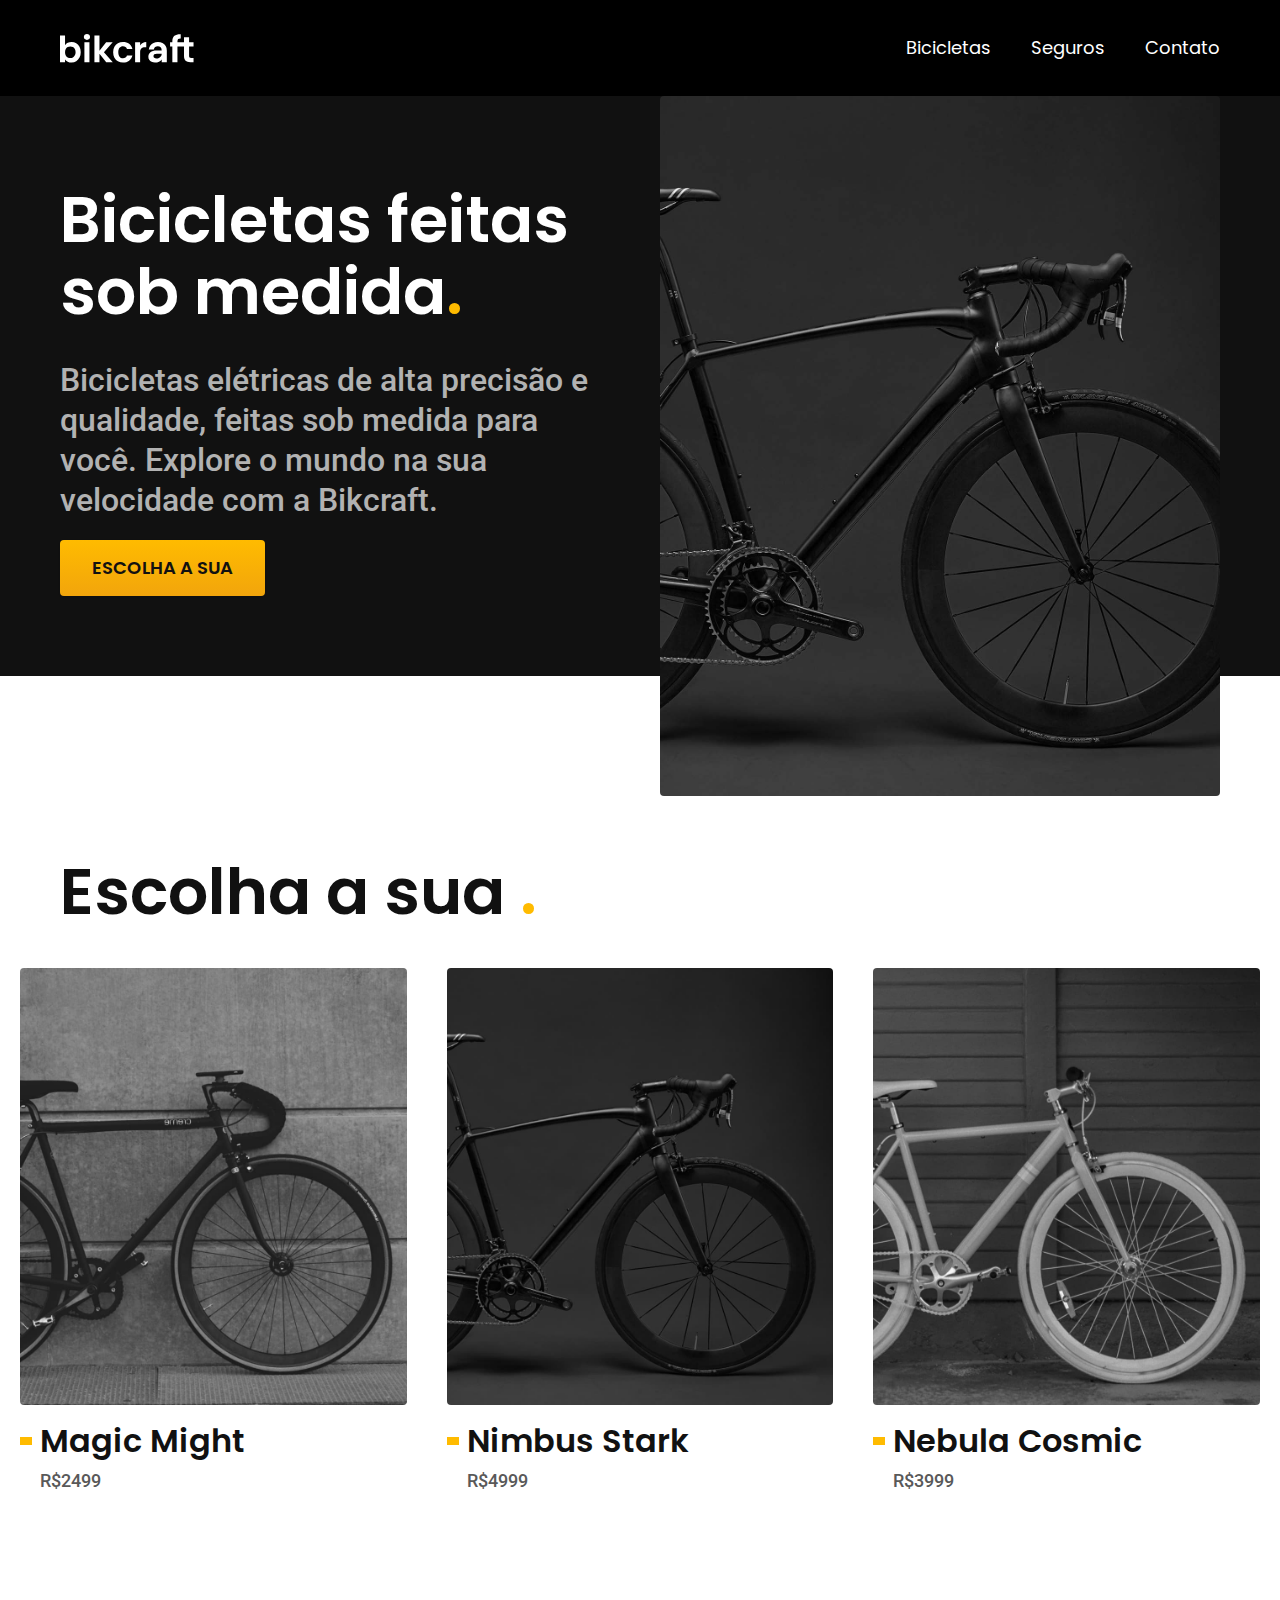
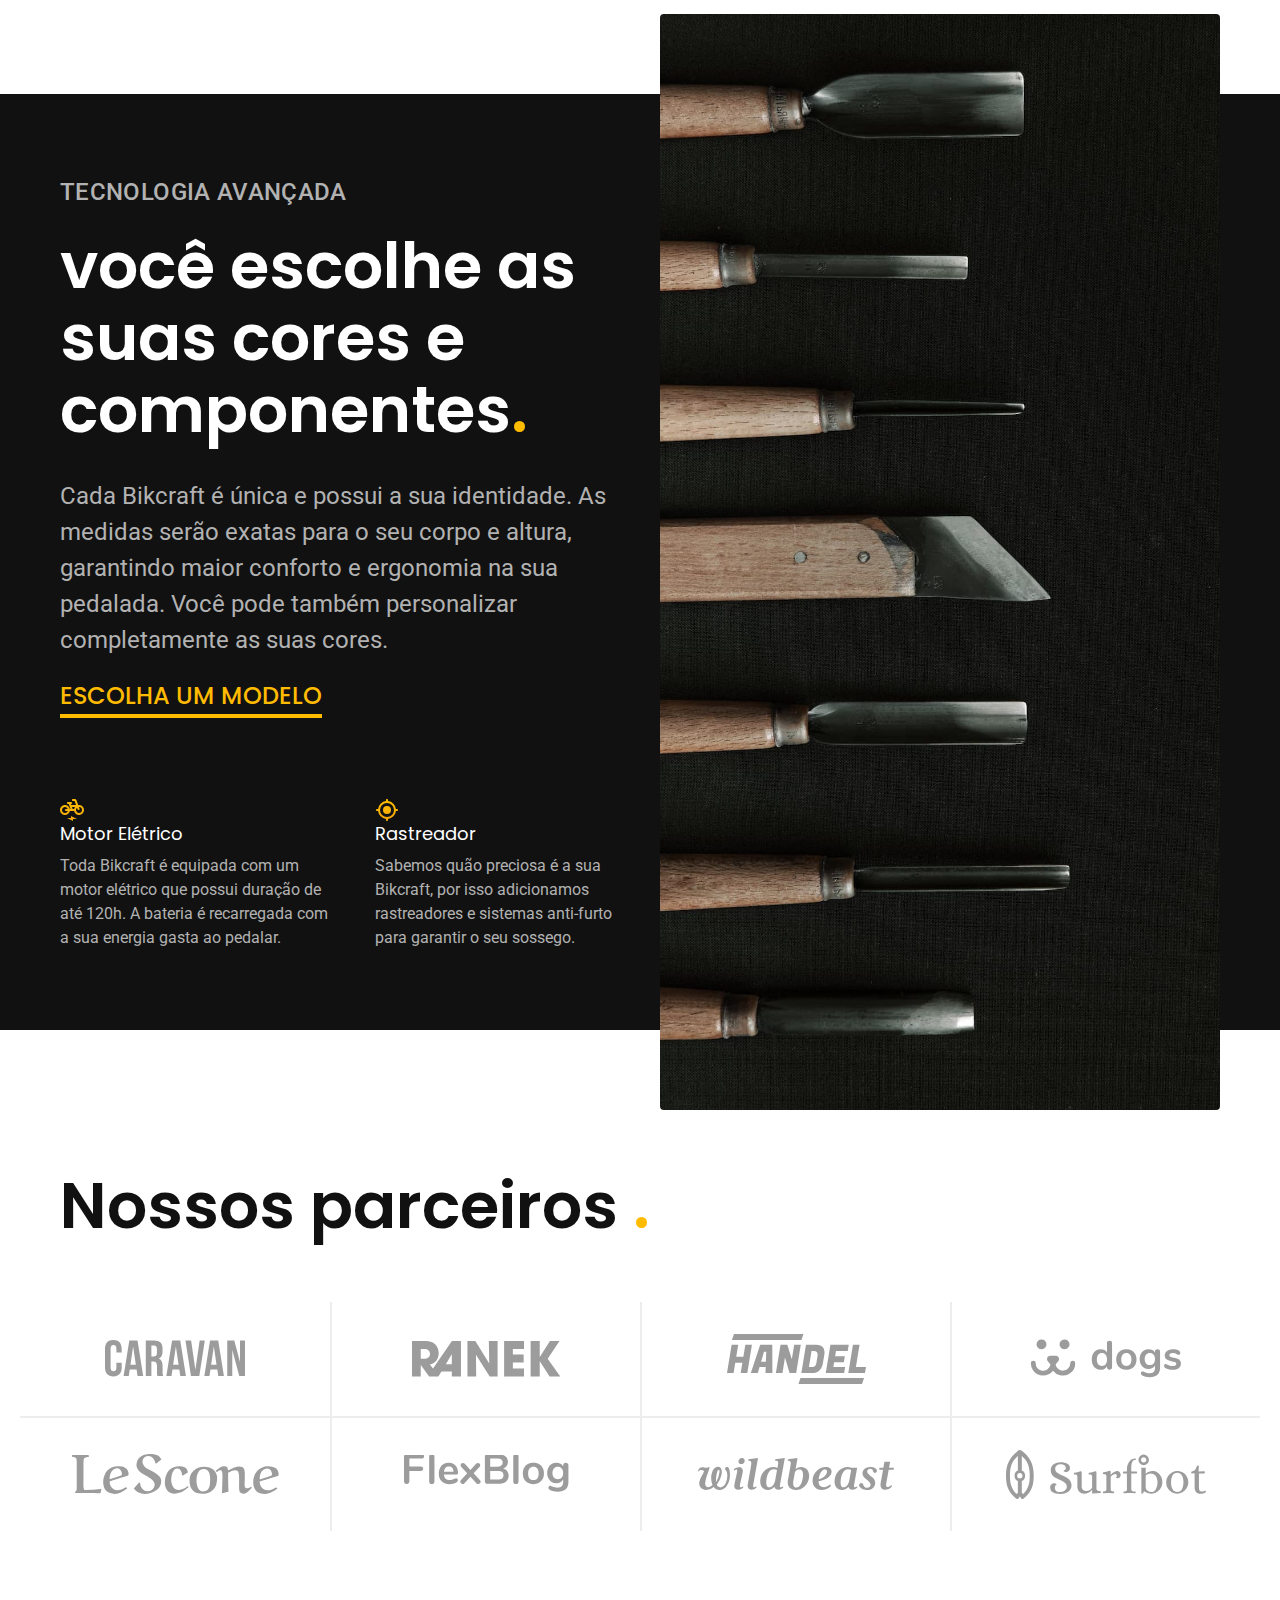
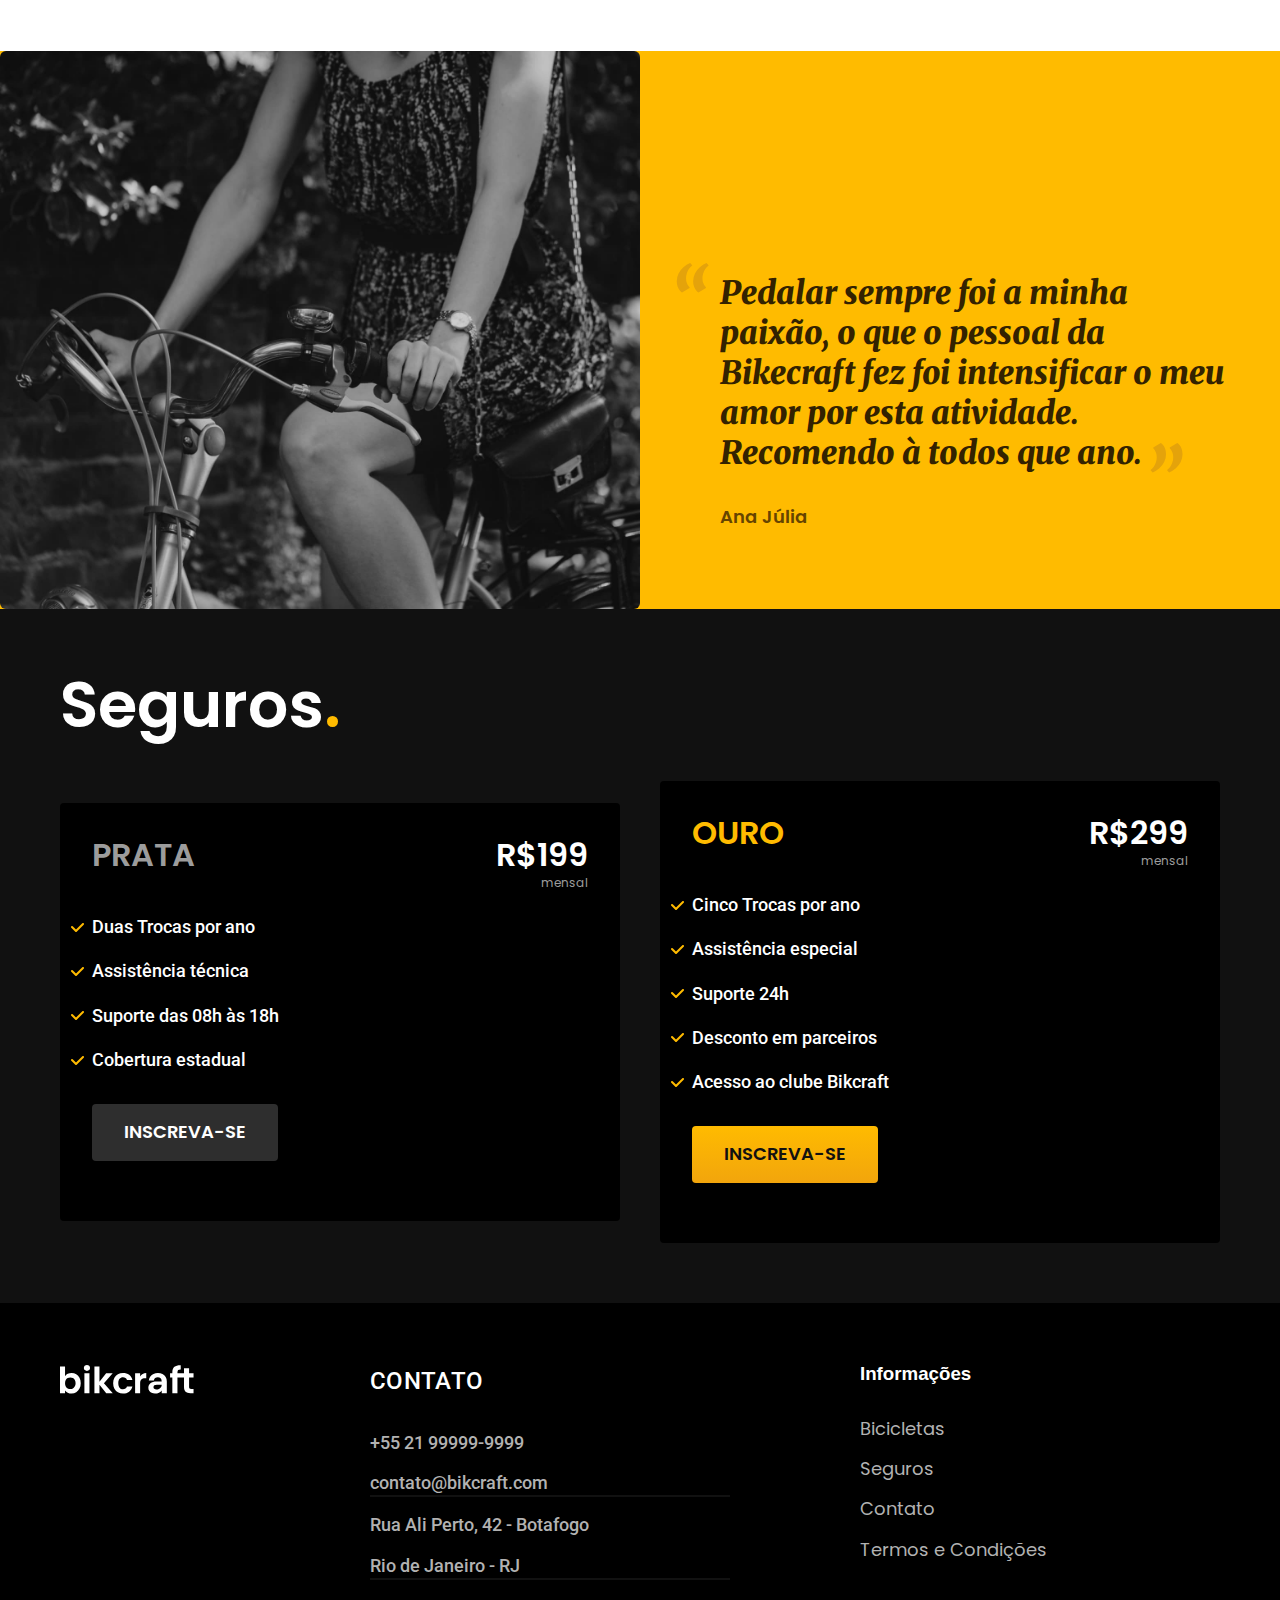
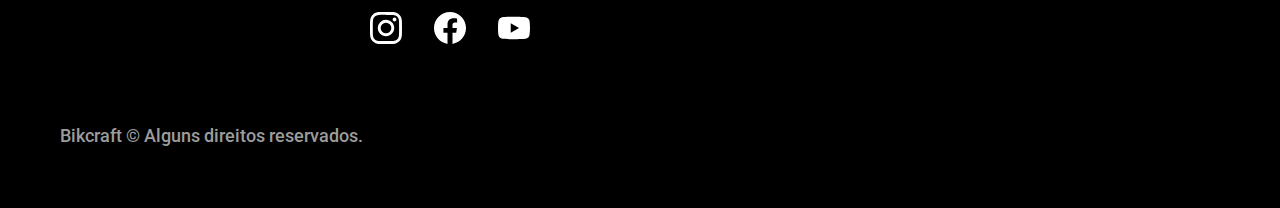
==== commit 25871c3e: "Otimizado para producao" ====
--- a/index.html
+++ b/index.html
@@ -8,12 +8,14 @@
   <title>Bikcraft - Bicicletas Elétricas</title>
   <meta name="description" content="Bicicletas elétricas de alta precisão e qualidades, feitas sob medida para o cliente. Explore o mundo na sua velocidade com o Bikcraft.">
 
-  <link rel="preload" href="./css/style.css" as="style">
-  <link rel="stylesheet" href="./css/style.css">
+  <link rel="preload" href="./css/style.min.css" as="style">
+  <link rel="stylesheet" href="./css/style.min.css">
   <link rel="preconnect" href="https://fonts.googleapis.com">
   <link rel="preconnect" href="https://fonts.gstatic.com" crossorigin>
   <link href="https://fonts.googleapis.com/css2?family=Merriweather:ital,wght@1,900&family=Poppins:wght@400;600&family=Roboto:wght@400;500&display=swap" rel="stylesheet">
 
+  <script>
+    document.documentElement.classList.add("js");</script>
 </head>
 
 <body>
@@ -33,11 +35,11 @@
   <main class="introducao-bg">
     <div class="introducao container">
       <div class="introducao-conteudo">
-        <h1 class="font-1-xxl  cor-0"> Bicicletas feitas sob medida<span class="cor-p1">.</span></h1>
-        <p class="font-2-xl cor-5"> Bicicletas elétricas de alta precisão e qualidade, feitas sob medida para você. Explore o mundo na sua velocidade com a Bikcraft.</p>
-        <a class="botao" href="./bicicletas.html">Escolha a sua</a>
+        <h1 data-anime="200" class="font-1-xxl  cor-0 fadeInDown"> Bicicletas feitas sob medida<span class="cor-p1">.</span></h1>
+        <p data-anime="400" class="font-2-xl cor-5 fadeInDown"> Bicicletas elétricas de alta precisão e qualidade, feitas sob medida para você. Explore o mundo na sua velocidade com a Bikcraft.</p>
+        <a data-anime="600" class="botao fadeInDown" href="./bicicletas.html">Escolha a sua</a>
       </div>
-      <picture>
+      <picture data-anime="800" class="fadeInRight">
         <source media="(max-width:800px)" srcset="./img/bicicletas/nimbus.jpg">
         <img src="./img/fotos/introducao.jpg" width="1280" height="1600" alt="Bicicleta elétrica preta.">
       </picture>
@@ -72,11 +74,11 @@
   <article class="tecnologia-bg">
     <div class="tecnologia container">
       <div class="tecnologia-conteudo">
-        <span class="font-2-l-b cor-5">Tecnologia Avançada</span>
-        <h2 class="font-1-xxl cor-0">você escolhe as suas cores e componentes<span class="cor-p1">.<span></h2>
-        <p class=" font-2-l cor-5">Cada Bikcraft é única e possui a sua identidade. As medidas serão exatas para o seu corpo e altura, garantindo maior conforto e ergonomia na sua pedalada. Você pode também personalizar completamente as suas cores.</p>
-        <a class="link" href="./bicicletas.html"> Escolha um modelo</a>
-        <div class="tecnologia-vantagens">
+        <span class="font-2-l-b cor-5 fadeInDown" data-anime="200">Tecnologia Avançada</span>
+        <h2 class="font-1-xxl cor-0 fadeInDown" data-anime="400">você escolhe as suas cores e componentes<span class="cor-p1">.<span></h2>
+        <p class=" font-2-l cor-5 fadeInDown" data-anime="600">Cada Bikcraft é única e possui a sua identidade. As medidas serão exatas para o seu corpo e altura, garantindo maior conforto e ergonomia na sua pedalada. Você pode também personalizar completamente as suas cores.</p>
+        <a class="link fadeInDown" data-anime="800" href="./bicicletas.html"> Escolha um modelo</a>
+        <div class="tecnologia-vantagens fadeInDown" data-anime="1000">
           <div>
             <img src="./img/icones/eletrica.svg" width="24" height="24" alt="">
             <h3 class="font-1-m cor-0">Motor Elétrico</h3>
@@ -89,7 +91,7 @@
           </div>
         </div>
       </div>
-      <div class="tecnologia-imagem">
+      <div class="tecnologia-imagem fadeInRight" data-anime="1200">
         <img src="./img/fotos/tecnologia.jpg" width="1200" height="1920" alt="">
       </div>
     </div>
@@ -124,7 +126,7 @@
     <div class="seguros container">
       <h2 class="font-1-xxl cor-0">Seguros<span class="cor-p1">.</spam>
       </h2>
-      <div class="seguros-item">
+      <div class="seguros-item fadeInLeft" data-anime="200">
         <h3 class="font-1-xl cor-6">PRATA</h3>
         <span class="font-1-xl cor-0">R$199<span class="font-1-xs cor-6">mensal</span></span>
         <ul class="font-2-m cor-0">
@@ -136,7 +138,7 @@
         <a class="botao secundario" href="./orcamento.html"> Inscreva-se</a>
       </div>
 
-      <div class="seguros-item">
+      <div class="seguros-item fadeInRight" data-anime="200">
         <h3 class="font-1-xl cor-p1">OURO</h3>
         <span class="font-1-xl cor-0">R$299<span class="font-1-xs cor-6">mensal</span></span>
         <ul class="font-2-m cor-0">
@@ -184,6 +186,10 @@
       <p class=" footer-copy font-2-m cor-6">Bikcraft © Alguns direitos reservados.</p>
     </div>
   </footer>
+  <script src="./js/plugins/simple-anime.js"></script>
+  <script src="./js/script.js"></script>
+
 </body>
 
+
 </html>--- a/css/style.min.css
+++ b/css/style.min.css
@@ -0,0 +1 @@
+body{margin:0;font-family:Arial,Helvetica,sans-serif;color:#111}blockquote,dd,h1,h2,h3,h4,p,ul{margin:0}ul{padding:0;list-style:none}p{margin:0}a{text-decoration:none;color:inherit}img{max-width:100%;height:auto;display:block}[src$=".jpg"]{border-radius:4px}.font-1-xs{font:400 0.75rem/1.35 Poppins,sans-serif}.font-2-xs{font:400 0.875rem/1.43 Roboto,sans-serif}.font-1-s{font:400 1rem/1.5 Poppins,sans-serif}.font-2-s{font:400 1rem/1.5 Roboto,sans-serif}.font-1-m,.font-1-m-b{font:400 1.125rem/1.35 Poppins,sans-serif}.font-1-m-b{font-weight:600}.font-2-m{font:500 1.125rem/1.35 Roboto,sans-serif}.font-1-l{font:400 1.5rem/1.5 Poppins,sans-serif}.font-2-l,.font-2-l-b{font:400 1.5rem/1.5 Roboto,sans-serif}.font-2-l-b{font-weight:500;letter-spacing:.015em;text-transform:uppercase}.font-1-xl{font:600 2rem/1.25 Poppins,sans-serif}.font-2-xl{font:500 2rem/1.25 Roboto,sans-serif}.font-1-xxl{font:600 4rem/1.125 Poppins,sans-serif}@media (max-width:1200px){.font-1-xxl{font-size:3rem}.font-2-l,.font-2-l-b{font-size:1.125rem}}@media (max-width:800px){.font-1-xxl{font-size:2rem}.font-1-xl,.font-2-xl{font-size:1.5rem}}:root{--cor-0:#ffffff;--cor-1:#f7f7f7;--cor-2:#ededed;--cor-3:#dedede;--cor-4:#cccccc;--cor-5:#b2b2b2;--cor-6:#9c9c9c;--cor-7:#717171;--cor-8:#595959;--cor-9:#404040;--cor-10:#2e2e2e;--cor-11:#111111;--cor-12:#000000;--cor-p1:#ffbb00;--cor-p2:#e4a30b;--cor-p3:#a66f00;--cor-p4:#664400;--cor-p5:#332200;--cor-p6:#f2a50c}.cor-0{color:var(--cor-0)}.cor-1{color:var(--cor-1)}.cor-2{color:var(--cor-2)}.cor-3{color:var(--cor-3)}.cor-4{color:var(--cor-4)}.cor-5{color:var(--cor-5)}.cor-6{color:var(--cor-6)}.cor-7{color:var(--cor-7)}.cor-8{color:var(--cor-8)}.cor-9{color:var(--cor-9)}.cor-10{color:var(--cor-10)}.cor-11{color:var(--cor-11)}.cor-12{color:var(--cor-12)}.cor-p1{color:var(--cor-p1)}.cor-p2{color:var(--cor-p2)}.cor-p3{color:var(--cor-p3)}.cor-p4{color:var(--cor-p4)}.cor-p5{color:var(--cor-p5)}.cor-p6{color:var(--cor-p6)}.js .fadeInDown{transform:translate3d(0,-20px,0)}.js .fadeInUp{transform:translate3d(0,20px,0)}.js .fadeInRight{transform:translate3d(20px,0,0)}.js .fadeInLeft{transform:translate3d(-20px,0,0)}.js [data-anime]{opacity:0}.js .anime{opacity:1;transform:none;transition:transform .8s,opacity .8s}.header-bg{background-color:var(--cor-12)}.header{display:flex;flex-wrap:wrap;gap:20px;justify-content:space-between;align-items:center;padding-top:20px;padding-bottom:20px}.header-menu{display:flex;flex-wrap:wrap;gap:40px}.header-menu a{display:inline-block;padding:16px 0;color:var(--cor-0);position:relative}.header-menu a::after{content:"";display:block;height:2px;width:0%;background-color:var(--cor-0);margin-top:4px;transition:.3s;position:absolute}.header-menu a:hover::after.header.header-menu a.ativo::after{width:100%}@media (max-width:800px){.header-menu{gap:20px}.header-menu a{background-color:var(--cor-11);padding:12px 16px;border-radius:4px}.header-menu a:hover{background-color:var(--cor-10)}.header a::after{display:none}}@media (max-width:600px){.header-menu{gap:12px}.header-menu a{padding:12px 12px;border-radius:4px;font-size:.875rem}}.footer-bg{background-color:var(--cor-12)}.footer{display:grid;grid-template-columns:3fr 5fr 4fr;gap:40px;padding-top:60px;padding-bottom:60px}.footer h3{margin-bottom:32px}.footer-contato ul{margin-bottom:32px}.footer-contato li:nth-child(2n):after{content:"";display:block;max-width:360px;height:2px;background:var(--cor-11)}.footer li{margin-bottom:16px}.footer-redes a{display:flex;gap:32px}.footer a:hover{color:var(--cor-0)}.footer-copy{grid-column:1/-1;margin-top:40px}@media (max-width:800px){.footer>img{display:none}.footer{grid-template-columns:1fr 1fr}}@media (max-width:600px){.footer>img{grid-template-columns:1fr;gap:60px}.footer-copy{margin-top:0}}.container{box-sizing:border-box;max-width:1200px;padding-left:20px;padding-right:20px;margin-left:auto;margin-right:auto}.botao{display:inline-block;padding:16px 32px;background:linear-gradient(#fb0,#f2a50c);border-radius:4px;box-shadow:0 1px 2px rgba(0,0,0,.1);text-transform:uppercase;color:var (--cor-p5);font:600 1.125rem/1.35 Poppins,sans-serif;max-width:max-content;border:none;cursor:pointer}.botao:hover{background:linear-gradient(#ffb60d,#e59317)}.botao.secundario{background:var(--cor-10);color:var(--cor-0)}.botao.secundario:hover{background:var(--cor-9)}.botao.seta{display:flex;align-items:center}.botao.seta::after{content:"";display:inline-block;width:18px;height:10px;margin-left:12px;background-image:url("../img/icones/seta.svg");transition:transform .2s}.botao.seta:hover::after{transform:translateX(4px)}@media (max-width:600px){.botao{padding:12px 16px;font-size:1rem}}.link{display:inline-block;color:var(--cor-p1);font:500 1.5rem/1.5 Poppins,sans-serif;text-transform:uppercase}.link::after{content:"";display:block;width:100%;height:4px;background-color:currentcolor}.link:hover{color:var(--cor-0)}.titulo-bg{padding-top:60px;padding-bottom:60px;background-color:var(--cor-11)}.titulo p{margin-bottom:4px}@media (max-width:800px){.titulo-bg{padding-top:40px;padding-bottom:40px}.titulo p{font-size:1rem;text-transform:lowercase;font-weight:400px}}.form{display:grid;grid-template-columns:1fr 1fr;gap:20px}.form label{display:block;font:400 1rem/1.5 Poppins,sans-serif;margin-bottom:4px}.form .col-2{grid-column:span 2}.form input[type=email],.form input[type=text],.form textarea{font:400 1rem/1.5 Roboto,sans-serif;background-color:var(--cor-1);border:1px solid var(--cor-2);padding:12px;border-radius:4px;width:100%;box-sizing:border-box}.form input[type=email]:focus,.form input[type=text]:focus,.form textarea:focus{outline:0;border-color:var(--cor-p1);background-color:var(--cor-0);box-shadow:0 0 0 1px #fea}@media (max-width:600px){.form{grid-template-columns:1fr}.form col-2{grid-column:1}}.introducao-bg{background-color:var(--cor-11);box-shadow:inset 0 -120px var(--cor-0)}.introducao{display:grid;grid-template-columns:1fr 1fr;gap:0 40px}.introducao-conteudo{align-self:end;padding-bottom:200px}.introducao img{height:100%;object-fit:cover;border-radius:4px}.introducao h1{margin-bottom:32px}.introducao p{margin-bottom:20px}@media (max-width:800px){.introducao-bg{background:var(--cor-11);padding-top:40px;box-shadow:inset 0 -60px var(--cor-0)}.introducao{grid-template-columns:1fr;gap:32px}.introducao-conteudo{padding:0}.introducao h1{margin-bottom:16px}.introducao img{height:300px;width:100%}}.tecnologia-bg{background-color:var(--cor-11);box-shadow:inset 0 80px var(--cor-0),inset 0 -80px var(--cor-0)}.tecnologia{display:grid;grid-template-columns:1fr 1fr;gap:40px}.tecnologia-imagem img{width:100%;height:100%;object-fit:cover;object-position:left}.tecnologia-conteudo{padding-top:160px;padding-bottom:160px}.tecnologia-conteudo>span{display:block;margin-bottom:20px}.tecnologia-conteudo h2{margin-bottom:32px}.tecnologia-conteudo>p{margin-bottom:20px}.tecnologia a{margin-bottom:80px}.tecnologia-vantagens{display:flex;gap:40px}.tecnologia-vantagens h3{margin-bottom:8px;width:max-content}.tecnologia-vantagems img{width:24px;margin-bottom:8px}@media (max-width:800px){.tecnologia-bg{box-shadow:initial}.tecnologia-conteudo{padding-top:60px;padding-bottom:60px}.tecnologia-imagem{display:none}.tecnologia a{margin-bottom:60px}}@media (max-width:600px){.tecnologia-vantagens{flex-direction:column}}.parceiros{padding-top:60px;padding-bottom:120px}.parceiros h2{margin-bottom:60px}.parceiros ul{padding:0 20px;max-width:1400px;display:grid;grid-template-columns:repeat(4,1fr);margin:0 auto}.parceiros li{display:flex;padding:32px;border-left:2px solid var(--cor-2)}.parceiros img{margin:auto}.parceiros li:first-child,.parceiros li:nth-child(5){border-left:none}.parceiros li:nth-child(n+5){border-top:2px solid var(--cor-2)}@media (max-width:800px){.parceiros{padding-bottom:60px}.parceiros h2{padding-bottom:20px}.parceiros ul{grid-template-columns:repeat(2,1fr)}.parceiros li{padding:20px}.parceiros li:nth-child(n+3){border-top:2px solid var(--cor-2)}.parceiros li:nth-child(odd){border-left:none}}.depoimento{display:grid;grid-template-columns:1fr 1fr;background-color:var(--cor-p1)}.depoimento img{width:100%;height:100%;object-fit:cover;border-radius:6px;overflow:hidden}.depoimento-conteudo{padding:40px 40px 80px 80px;align-self:end}.depoimento-conteudo p{max-width:32ch;font-family:Merriweather,serif;font-style:italic;font-weight:900;margin-bottom:32px;position:relative}.depoimento p::after,.depoimento p::before{font-size:5rem;color:var(--cor-p2);position:absolute}.depoimento p::before{content:"“";left:-50px;top:-20px}.depoimento p::after{content:"”"}@media (max-width:800px){.depoimento{grid-template-columns:1fr;text-align:center}.depoimento img{max-height:250px}.depoimento-conteudo{padding:40px 20px;margin:auto}}.bicicleta{display:grid;grid-template-columns:1fr 1fr;align-items:start;gap:40px;padding-top:60px;padding-bottom:60px}#bicicleta .titulo p{text-transform:uppercase}.bicicleta-imagens{display:flex;flex-wrap:wrap;gap:20px}.bicicleta-imagens img{flex:1;min-width:200px}.bicicleta-imagens img:first-child{min-width:100%}.bicicleta-conteudo>p{margin-bottom:32px}.bicicleta-comprar{display:grid;grid-template-columns:max-content auto;align-items:center;justify-items:start;gap:8px 12px;margin-bottom:40px}.bicicleta-comprar a{grid-row:span 2}.bicicleta-comprar span{display:flex;align-items:center;background-color:var(--cor-12);gap:8px;padding:4px 8px;border-radius:4px}.bicicleta-conteudo h2{text-transform:uppercase;letter-spacing:.015rem;margin-bottom:12px}.bicicleta-ficha,.bicicleta-informacoes{padding:32px;background-color:var(--cor-12);border-radius:4px}.bicicleta-informacoes{margin-bottom:40px;display:grid;grid-template-columns:1fr 1fr;gap:32px}.bicicleta-informacoes img{width:24px;margin-bottom:8px}.bicicleta-informacoes h3{margin-bottom:8px}.bicicleta-ficha li{padding:4px 0;display:flex;justify-content:space-between;border-bottom:1px solid var(--cor-11)}.bicicleta-ficha li:last-child{border-bottom:none}.bicicleta-ficha span{color:var(--cor-6)}@media (max-width:800px){.bicicleta{grid-template-columns:1fr;padding-top:40px;padding-bottom:40px}.bicicleta-imagens{grid-row:2}}@media (max-width:400px){.bicicleta-informacoes{grid-template-columns:1fr}.bicicleta-comprar{grid-template-columns:1fr}}.bicicletas-lista{padding-top:60px;padding-bottom:100px}.bicicletas-lista h2{margin-bottom:40px}.bicicletas-lista ul{display:flex;gap:40px;padding:0 20px 20px 20px;max-width:1400px;margin-left:auto;margin-right:auto;overflow-x:auto}#bicicleta .bicicleta-lista ul{padding:0 0 20px 0}.bicicletas-lista li{flex:1;min-width:280px}.bicicletas-lista a{display:block}.bicicletas-lista img{margin-bottom:16px}.bicicletas-lista h3{margin-bottom:8px;display:flex;align-items:center}.bicicletas-lista h3::before{content:"";display:inline-block;height:8px;width:12px;margin-right:8px;background-color:var(--cor-p1);transition:width .2s}.bicicletas-lista a:hover h3::before{width:24px}.bicicletas-lista li span{padding-left:20px}@media (max-width:800px){.bicicletas-lista{padding-bottom:60px}.bicicletas-lista ul{gap:20px}}.bicicletas-bg{background-image:linear-gradient(to right,var(--cor-0) 30%,var(--cor-11) 0)}.bicicletas{display:grid;grid-template-columns:1fr 1fr;gap:40px;padding-top:60px;padding-bottom:60px}.bicicletas-imagem{display:grid}.bicicletas-imagem img{grid-area:1/1}.bicicletas-imagem span{grid-area:1/1;place-self:start end;margin-top:20px;background-color:var(--cor-12);display:inline-block;padding:8px 16px 8px 8px;border-radius:4px 0 0 4px}.bicicletas-conteudo{display:grid;grid-template-columns:1fr auto;align-content:start}.bicicletas h2,.bicicletas p{grid-column:1/-1}.bicicletas h2{margin-bottom:20px}.bicicletas h2::before{content:"";display:block;width:12px;height:8px;background-color:var(--cor-p1)}.bicicletas p{margin-bottom:32px}.bicicletas a{place-self:end}.bicicletas li{display:flex;align-items:center}.bicicletas ul{display:grid;gap:16px}.bicicletas-conteudo img{width:24px;margin-right:8px}@media (max-width:800px){.bicicletas-bg{background:var(--cor-11)}.bicicletas{grid-template-columns:1fr;gap:20px;padding-top:40px;padding-bottom:40px}}@media (max-width:600px){.bicicletas-conteudo{grid-template-columns:1fr}.bicicletas ul{font-size:1rem;grid-template-columns:1fr 1fr;margin-bottom:32px}.bicicletas a{place-self:start}}.seguro-bg{background-color:var(--cor-11);box-shadow:inset 0 120px var(--cor-0),inset 0 -120px var(--cor-12)}.seguro{display:grid;grid-template-columns:1fr 1fr;gap:40px}.seguro-imagem img{width:100%;height:100%;object-fit:cover}.seguro-conteudo{padding-top:180px;padding-bottom:180px}.seguro h2{margin-bottom:32px}.seguro p{margin-bottom:20px}@media (max-width:800px){.seguro-bg{box-shadow:inset 0 -60px var(--cor-12)}.seguro{grid-template-columns:1fr}.seguro-imagem{height:300px}.seguro-conteudo{grid-row:1;padding-top:40px;padding-bottom:0}}.seguros-bg{background-color:var(--cor-11)}.seguros{padding-top:60px;padding-bottom:60px;display:grid;grid-template-columns:1fr 1fr;gap:40px;align-items:center}#seguros .seguros{padding-top:0}.seguros h2{grid-column:1/-1}.seguros-item{background-color:var(--cor-12);padding:32px 32px 60px;display:grid;grid-template-columns:1fr auto;border-radius:4px}.seguros-item h3{margin-bottom:40px}.seguros-item span{grid-column:2;display:block;text-align:right}.seguros-item ul{grid-column:1/-1;margin-bottom:32px}.seguros-item li{display:flex;align-items:center;position:relative}.seguros-item li+li{margin-top:20px}.seguros-item li::before{content:"";display:block;width:13px;height:9px;background-image:url("../img/icones/lista.svg");position:absolute;left:-21px}.seguros-item a{grid-column:1/-1}@media (max-width:800px){.seguros{grid-template-columns:1fr}}.vantagens-bg{background-color:var(--cor-12)}.vantagens{padding-top:120px;padding-bottom:120px}.vantagens h2{margin-bottom:60px}.vantagens ul{display:grid;grid-template-columns:repeat(auto-fit,minmax(280px,max-content));gap:40px 80px}.vantagens h3,.vantagens img{margin-bottom:8px}@media (max-width:800px){.vantagens{padding-top:60px;padding-bottom:60px}.vantagens h2{margin-bottom:40px}.vantagens ul{gap:20px}}.perguntas{padding-top:120px;padding-bottom:120px}.perguntas h2{margin-bottom:60px}.perguntas dl>div{padding:20px;border-radius:4px}.perguntas dl>div:nth-child(odd){background-color:var(--cor-1)}.perguntas button::before{content:"";display:inline-block;width:12px;height:8px;background-color:var(--cor-p1)}.perguntas button{display:grid;grid-template-columns:auto 1fr auto;align-items:center;gap:8px;cursor:pointer;border:none;background:0 0;width:100%;text-align:left}.perguntas button::after{content:"";display:inline-block;width:14px;height:6px;background-image:url("../img/icones/seta-abrir.svg");transition:.2s}.perguntas button:hover::after,.perguntas button[aria-expanded=true]::after{transform:rotate(180deg)}.js .perguntas dd{display:none}.js .perguntas dd.ativa{display:block}.perguntas dd{padding-left:20px;padding-top:16px;max-width:80ch}@media (max-width:800px){.perguntas{padding-top:60px;padding-bottom:60px}.perguntas h2{margin-bottom:40px}}#contato{background:linear-gradient(var(--cor-11) 600px,var(--cor-1) 0)}.contato{display:grid;grid-template-columns:5fr 7fr}.contato-dados,.contato-formulario{padding:60px;box-shadow:0 1px 2px rgba(0,0,0,.1)}.contato-dados{border-radius:5px 0 0 5px;background:var(--cor-12)}.contato-formulario{border-radius:0 5px 5px 0;background:var(--cor-0)}.contato-dados h2{margin-bottom:60px}.contato-endereco{margin-bottom:32px;padding-left:28px;background:url("../img/icones/local.svg") no-repeat 0 2px}.contato-endereco p{margin-bottom:8px}.contato-meios a{display:block;max-width:max-content;margin-bottom:8px;padding-left:28px}.contato-meios a:hover{color:var(--cor-0)}.contato-meios a:first-child{background:url("../img/icones/email.svg") no-repeat 0 2px}.contato-meios a:nth-child(2){margin-bottom:32px}.contato-meios a:nth-child(3){background:url("../img/icones/telefone.svg") no-repeat 0 2px;margin-bottom:60px}.contato-redes a{display:flex;gap:32px;padding-left:28px}@media (max-width:800px){.contato{grid-template-columns:1fr}.contato-dados,.contato-formulario{padding:20px}.contato-dados{border-radius:0 0 5px 5px}.contato-dados h2,.contato-meios a:nth-child(3){margin-bottom:32px}.contato-redes{margin-bottom:12px}}.lojas{display:grid;grid-template-columns:1fr 1fr;gap:0 40px;padding-top:120px;padding-bottom:120px}.lojas h2{grid-column:1/-1;margin-bottom:60px}.lojas img{border-radius:4px 4px 0 0}.lojas-item{border-radius:4px;background:var(--cor-0);box-shadow:0 1px 2px rgba(0,0,0,.1)}.lojas-conteudo{display:grid;grid-template-columns:1fr 1fr;gap:32px 16px;padding:32px}.lojas-conteudo h3,.lojas-tempo{grid-column:1/-1}.lojas-dados{display:grid;gap:8px;border-left:2px solid var(--cor-2);padding-left:12px}.lojas-tempo{display:flex;align-items:center;gap:8px}@media (max-width:800px){.lojas{gap:20px;padding-top:60px;padding-bottom:60px}.lojas h2{margin-bottom:32px}.lojas-conteudo{grid-template-columns:1fr}}@media (max-width:600px){.lojas{grid-template-columns:1fr}}#orcamento{background:linear-gradient(var(--cor-11) 600px,var(--cor-1) 0)}.orcamento{display:grid;grid-template-columns:5fr 7fr;padding-bottom:120px}.orcamento h2{text-transform:uppercase;position:relative;display:flex;align-items:center}.orcamento h2::before{content:"";display:inline-block;width:4px;height:8px;background-color:var(--cor-p1);position:absolute;left:-12px}.orcamento-dados,.orcamento-produto{padding:60px;box-shadow:0 1px 2px rgba(0,0,0,.1)}.orcamento-produto{border-radius:5px 0 0 5px;background:var(--cor-12);display:grid;grid-template-columns:1fr 1fr;gap:20px;align-content:start}.orcamento-produto>*{grid-column:1/-1}.orcamento-produto>label{grid-column:initial}.orcamento-produto label{font:400 1rem/1.5 Poppins,sans-serif;color:var(--cor-4);background-color:var(--cor-10);display:grid;grid-template-columns:auto 1fr auto;align-items:center;padding:12px 16px;border-radius:4px;cursor:pointer;border:1px solid var(--cor-10)}.orcamento-produto input:checked+label{background-color:var(--cor-0);color:var(--cor-11)}.orcamento-produto label::before{content:"";display:inline-block;box-sizing:border-box;width:12px;height:12px;border:1px solid var(--cor-6);border-radius:50%;margin-right:8px}.orcamento-produto input:checked+label::before{border-color:var(--cor-7);box-shadow:inset 0 0 0 3px var(--cor-0),inset 0 0 0 6px var(--cor-7)}.orcamento-produto label:hover{background-color:var(--cor-9);border-color:var(--cor-9)}.orcamento-produto input:focus+label{box-shadow:0 0 0 2px var(--cor-p1);border-color:var(--cor-12)}.orcamento-produto label span{display:none}.orcamento-produto input:checked+label span{display:inline-block}.orcamento-produto input{opacity:0;position:absolute;pointer-events:none}.orcamento-dados{border-radius:0 5px 5px 0;background:var(--cor-0)}.orcamento-conteudo{display:none}.orcamento-conteudo h2,.orcamento-dados h2:nth-of-type(n+2){margin-top:20px}#bikcraft:checked~#orcamento-bikcraft,#seguro:checked~#orcamento-seguro{display:grid;gap:20px}.orcamento-detalhes{display:none;background:var(--cor-0);padding:20px;grid-template-columns:1fr 1fr;border-radius:4px;align-items:center}.orcamento-detalhes li{display:flex;align-items:center;margin-bottom:8px}.orcamento-detalhes li img{width:16px;margin-right:8px}.orcamento-produto input:checked+label+.orcamento-detalhes{display:grid}@media (max-width:1200px){.orcamento-dados,.orcamento-produto{padding:32px}}@media (max-width:800px){.orcamento{grid-template-columns:1fr}.orcamento-produto{border-radius:5px 5px 0 0}.orcamento-dados{border-radius:0 0 5px 5px}}@media (max-width:400px){.orcamento-produto{grid-template-columns:1fr}}.termos{padding-top:80px;padding-bottom:80px}.termos h2{font-weight:600;margin-bottom:20px}.termos p+h2{margin-top:40px}.termos p{max-width:75ch;margin-bottom:24px}--- a/css/style.min.css
+++ b/css/style.min.css
@@ -0,0 +1 @@
+body{margin:0;font-family:Arial,Helvetica,sans-serif;color:#111}blockquote,dd,h1,h2,h3,h4,p,ul{margin:0}ul{padding:0;list-style:none}p{margin:0}a{text-decoration:none;color:inherit}img{max-width:100%;height:auto;display:block}[src$=".jpg"]{border-radius:4px}.font-1-xs{font:400 0.75rem/1.35 Poppins,sans-serif}.font-2-xs{font:400 0.875rem/1.43 Roboto,sans-serif}.font-1-s{font:400 1rem/1.5 Poppins,sans-serif}.font-2-s{font:400 1rem/1.5 Roboto,sans-serif}.font-1-m,.font-1-m-b{font:400 1.125rem/1.35 Poppins,sans-serif}.font-1-m-b{font-weight:600}.font-2-m{font:500 1.125rem/1.35 Roboto,sans-serif}.font-1-l{font:400 1.5rem/1.5 Poppins,sans-serif}.font-2-l,.font-2-l-b{font:400 1.5rem/1.5 Roboto,sans-serif}.font-2-l-b{font-weight:500;letter-spacing:.015em;text-transform:uppercase}.font-1-xl{font:600 2rem/1.25 Poppins,sans-serif}.font-2-xl{font:500 2rem/1.25 Roboto,sans-serif}.font-1-xxl{font:600 4rem/1.125 Poppins,sans-serif}@media (max-width:1200px){.font-1-xxl{font-size:3rem}.font-2-l,.font-2-l-b{font-size:1.125rem}}@media (max-width:800px){.font-1-xxl{font-size:2rem}.font-1-xl,.font-2-xl{font-size:1.5rem}}:root{--cor-0:#ffffff;--cor-1:#f7f7f7;--cor-2:#ededed;--cor-3:#dedede;--cor-4:#cccccc;--cor-5:#b2b2b2;--cor-6:#9c9c9c;--cor-7:#717171;--cor-8:#595959;--cor-9:#404040;--cor-10:#2e2e2e;--cor-11:#111111;--cor-12:#000000;--cor-p1:#ffbb00;--cor-p2:#e4a30b;--cor-p3:#a66f00;--cor-p4:#664400;--cor-p5:#332200;--cor-p6:#f2a50c}.cor-0{color:var(--cor-0)}.cor-1{color:var(--cor-1)}.cor-2{color:var(--cor-2)}.cor-3{color:var(--cor-3)}.cor-4{color:var(--cor-4)}.cor-5{color:var(--cor-5)}.cor-6{color:var(--cor-6)}.cor-7{color:var(--cor-7)}.cor-8{color:var(--cor-8)}.cor-9{color:var(--cor-9)}.cor-10{color:var(--cor-10)}.cor-11{color:var(--cor-11)}.cor-12{color:var(--cor-12)}.cor-p1{color:var(--cor-p1)}.cor-p2{color:var(--cor-p2)}.cor-p3{color:var(--cor-p3)}.cor-p4{color:var(--cor-p4)}.cor-p5{color:var(--cor-p5)}.cor-p6{color:var(--cor-p6)}.js .fadeInDown{transform:translate3d(0,-20px,0)}.js .fadeInUp{transform:translate3d(0,20px,0)}.js .fadeInRight{transform:translate3d(20px,0,0)}.js .fadeInLeft{transform:translate3d(-20px,0,0)}.js [data-anime]{opacity:0}.js .anime{opacity:1;transform:none;transition:transform .8s,opacity .8s}.header-bg{background-color:var(--cor-12)}.header{display:flex;flex-wrap:wrap;gap:20px;justify-content:space-between;align-items:center;padding-top:20px;padding-bottom:20px}.header-menu{display:flex;flex-wrap:wrap;gap:40px}.header-menu a{display:inline-block;padding:16px 0;color:var(--cor-0);position:relative}.header-menu a::after{content:"";display:block;height:2px;width:0%;background-color:var(--cor-0);margin-top:4px;transition:.3s;position:absolute}.header-menu a:hover::after.header.header-menu a.ativo::after{width:100%}@media (max-width:800px){.header-menu{gap:20px}.header-menu a{background-color:var(--cor-11);padding:12px 16px;border-radius:4px}.header-menu a:hover{background-color:var(--cor-10)}.header a::after{display:none}}@media (max-width:600px){.header-menu{gap:12px}.header-menu a{padding:12px 12px;border-radius:4px;font-size:.875rem}}.footer-bg{background-color:var(--cor-12)}.footer{display:grid;grid-template-columns:3fr 5fr 4fr;gap:40px;padding-top:60px;padding-bottom:60px}.footer h3{margin-bottom:32px}.footer-contato ul{margin-bottom:32px}.footer-contato li:nth-child(2n):after{content:"";display:block;max-width:360px;height:2px;background:var(--cor-11)}.footer li{margin-bottom:16px}.footer-redes a{display:flex;gap:32px}.footer a:hover{color:var(--cor-0)}.footer-copy{grid-column:1/-1;margin-top:40px}@media (max-width:800px){.footer>img{display:none}.footer{grid-template-columns:1fr 1fr}}@media (max-width:600px){.footer>img{grid-template-columns:1fr;gap:60px}.footer-copy{margin-top:0}}.container{box-sizing:border-box;max-width:1200px;padding-left:20px;padding-right:20px;margin-left:auto;margin-right:auto}.botao{display:inline-block;padding:16px 32px;background:linear-gradient(#fb0,#f2a50c);border-radius:4px;box-shadow:0 1px 2px rgba(0,0,0,.1);text-transform:uppercase;color:var (--cor-p5);font:600 1.125rem/1.35 Poppins,sans-serif;max-width:max-content;border:none;cursor:pointer}.botao:hover{background:linear-gradient(#ffb60d,#e59317)}.botao.secundario{background:var(--cor-10);color:var(--cor-0)}.botao.secundario:hover{background:var(--cor-9)}.botao.seta{display:flex;align-items:center}.botao.seta::after{content:"";display:inline-block;width:18px;height:10px;margin-left:12px;background-image:url("../img/icones/seta.svg");transition:transform .2s}.botao.seta:hover::after{transform:translateX(4px)}@media (max-width:600px){.botao{padding:12px 16px;font-size:1rem}}.link{display:inline-block;color:var(--cor-p1);font:500 1.5rem/1.5 Poppins,sans-serif;text-transform:uppercase}.link::after{content:"";display:block;width:100%;height:4px;background-color:currentcolor}.link:hover{color:var(--cor-0)}.titulo-bg{padding-top:60px;padding-bottom:60px;background-color:var(--cor-11)}.titulo p{margin-bottom:4px}@media (max-width:800px){.titulo-bg{padding-top:40px;padding-bottom:40px}.titulo p{font-size:1rem;text-transform:lowercase;font-weight:400px}}.form{display:grid;grid-template-columns:1fr 1fr;gap:20px}.form label{display:block;font:400 1rem/1.5 Poppins,sans-serif;margin-bottom:4px}.form .col-2{grid-column:span 2}.form input[type=email],.form input[type=text],.form textarea{font:400 1rem/1.5 Roboto,sans-serif;background-color:var(--cor-1);border:1px solid var(--cor-2);padding:12px;border-radius:4px;width:100%;box-sizing:border-box}.form input[type=email]:focus,.form input[type=text]:focus,.form textarea:focus{outline:0;border-color:var(--cor-p1);background-color:var(--cor-0);box-shadow:0 0 0 1px #fea}@media (max-width:600px){.form{grid-template-columns:1fr}.form col-2{grid-column:1}}.introducao-bg{background-color:var(--cor-11);box-shadow:inset 0 -120px var(--cor-0)}.introducao{display:grid;grid-template-columns:1fr 1fr;gap:0 40px}.introducao-conteudo{align-self:end;padding-bottom:200px}.introducao img{height:100%;object-fit:cover;border-radius:4px}.introducao h1{margin-bottom:32px}.introducao p{margin-bottom:20px}@media (max-width:800px){.introducao-bg{background:var(--cor-11);padding-top:40px;box-shadow:inset 0 -60px var(--cor-0)}.introducao{grid-template-columns:1fr;gap:32px}.introducao-conteudo{padding:0}.introducao h1{margin-bottom:16px}.introducao img{height:300px;width:100%}}.tecnologia-bg{background-color:var(--cor-11);box-shadow:inset 0 80px var(--cor-0),inset 0 -80px var(--cor-0)}.tecnologia{display:grid;grid-template-columns:1fr 1fr;gap:40px}.tecnologia-imagem img{width:100%;height:100%;object-fit:cover;object-position:left}.tecnologia-conteudo{padding-top:160px;padding-bottom:160px}.tecnologia-conteudo>span{display:block;margin-bottom:20px}.tecnologia-conteudo h2{margin-bottom:32px}.tecnologia-conteudo>p{margin-bottom:20px}.tecnologia a{margin-bottom:80px}.tecnologia-vantagens{display:flex;gap:40px}.tecnologia-vantagens h3{margin-bottom:8px;width:max-content}.tecnologia-vantagems img{width:24px;margin-bottom:8px}@media (max-width:800px){.tecnologia-bg{box-shadow:initial}.tecnologia-conteudo{padding-top:60px;padding-bottom:60px}.tecnologia-imagem{display:none}.tecnologia a{margin-bottom:60px}}@media (max-width:600px){.tecnologia-vantagens{flex-direction:column}}.parceiros{padding-top:60px;padding-bottom:120px}.parceiros h2{margin-bottom:60px}.parceiros ul{padding:0 20px;max-width:1400px;display:grid;grid-template-columns:repeat(4,1fr);margin:0 auto}.parceiros li{display:flex;padding:32px;border-left:2px solid var(--cor-2)}.parceiros img{margin:auto}.parceiros li:first-child,.parceiros li:nth-child(5){border-left:none}.parceiros li:nth-child(n+5){border-top:2px solid var(--cor-2)}@media (max-width:800px){.parceiros{padding-bottom:60px}.parceiros h2{padding-bottom:20px}.parceiros ul{grid-template-columns:repeat(2,1fr)}.parceiros li{padding:20px}.parceiros li:nth-child(n+3){border-top:2px solid var(--cor-2)}.parceiros li:nth-child(odd){border-left:none}}.depoimento{display:grid;grid-template-columns:1fr 1fr;background-color:var(--cor-p1)}.depoimento img{width:100%;height:100%;object-fit:cover;border-radius:6px;overflow:hidden}.depoimento-conteudo{padding:40px 40px 80px 80px;align-self:end}.depoimento-conteudo p{max-width:32ch;font-family:Merriweather,serif;font-style:italic;font-weight:900;margin-bottom:32px;position:relative}.depoimento p::after,.depoimento p::before{font-size:5rem;color:var(--cor-p2);position:absolute}.depoimento p::before{content:"“";left:-50px;top:-20px}.depoimento p::after{content:"”"}@media (max-width:800px){.depoimento{grid-template-columns:1fr;text-align:center}.depoimento img{max-height:250px}.depoimento-conteudo{padding:40px 20px;margin:auto}}.bicicleta{display:grid;grid-template-columns:1fr 1fr;align-items:start;gap:40px;padding-top:60px;padding-bottom:60px}#bicicleta .titulo p{text-transform:uppercase}.bicicleta-imagens{display:flex;flex-wrap:wrap;gap:20px}.bicicleta-imagens img{flex:1;min-width:200px}.bicicleta-imagens img:first-child{min-width:100%}.bicicleta-conteudo>p{margin-bottom:32px}.bicicleta-comprar{display:grid;grid-template-columns:max-content auto;align-items:center;justify-items:start;gap:8px 12px;margin-bottom:40px}.bicicleta-comprar a{grid-row:span 2}.bicicleta-comprar span{display:flex;align-items:center;background-color:var(--cor-12);gap:8px;padding:4px 8px;border-radius:4px}.bicicleta-conteudo h2{text-transform:uppercase;letter-spacing:.015rem;margin-bottom:12px}.bicicleta-ficha,.bicicleta-informacoes{padding:32px;background-color:var(--cor-12);border-radius:4px}.bicicleta-informacoes{margin-bottom:40px;display:grid;grid-template-columns:1fr 1fr;gap:32px}.bicicleta-informacoes img{width:24px;margin-bottom:8px}.bicicleta-informacoes h3{margin-bottom:8px}.bicicleta-ficha li{padding:4px 0;display:flex;justify-content:space-between;border-bottom:1px solid var(--cor-11)}.bicicleta-ficha li:last-child{border-bottom:none}.bicicleta-ficha span{color:var(--cor-6)}@media (max-width:800px){.bicicleta{grid-template-columns:1fr;padding-top:40px;padding-bottom:40px}.bicicleta-imagens{grid-row:2}}@media (max-width:400px){.bicicleta-informacoes{grid-template-columns:1fr}.bicicleta-comprar{grid-template-columns:1fr}}.bicicletas-lista{padding-top:60px;padding-bottom:100px}.bicicletas-lista h2{margin-bottom:40px}.bicicletas-lista ul{display:flex;gap:40px;padding:0 20px 20px 20px;max-width:1400px;margin-left:auto;margin-right:auto;overflow-x:auto}#bicicleta .bicicleta-lista ul{padding:0 0 20px 0}.bicicletas-lista li{flex:1;min-width:280px}.bicicletas-lista a{display:block}.bicicletas-lista img{margin-bottom:16px}.bicicletas-lista h3{margin-bottom:8px;display:flex;align-items:center}.bicicletas-lista h3::before{content:"";display:inline-block;height:8px;width:12px;margin-right:8px;background-color:var(--cor-p1);transition:width .2s}.bicicletas-lista a:hover h3::before{width:24px}.bicicletas-lista li span{padding-left:20px}@media (max-width:800px){.bicicletas-lista{padding-bottom:60px}.bicicletas-lista ul{gap:20px}}.bicicletas-bg{background-image:linear-gradient(to right,var(--cor-0) 30%,var(--cor-11) 0)}.bicicletas{display:grid;grid-template-columns:1fr 1fr;gap:40px;padding-top:60px;padding-bottom:60px}.bicicletas-imagem{display:grid}.bicicletas-imagem img{grid-area:1/1}.bicicletas-imagem span{grid-area:1/1;place-self:start end;margin-top:20px;background-color:var(--cor-12);display:inline-block;padding:8px 16px 8px 8px;border-radius:4px 0 0 4px}.bicicletas-conteudo{display:grid;grid-template-columns:1fr auto;align-content:start}.bicicletas h2,.bicicletas p{grid-column:1/-1}.bicicletas h2{margin-bottom:20px}.bicicletas h2::before{content:"";display:block;width:12px;height:8px;background-color:var(--cor-p1)}.bicicletas p{margin-bottom:32px}.bicicletas a{place-self:end}.bicicletas li{display:flex;align-items:center}.bicicletas ul{display:grid;gap:16px}.bicicletas-conteudo img{width:24px;margin-right:8px}@media (max-width:800px){.bicicletas-bg{background:var(--cor-11)}.bicicletas{grid-template-columns:1fr;gap:20px;padding-top:40px;padding-bottom:40px}}@media (max-width:600px){.bicicletas-conteudo{grid-template-columns:1fr}.bicicletas ul{font-size:1rem;grid-template-columns:1fr 1fr;margin-bottom:32px}.bicicletas a{place-self:start}}.seguro-bg{background-color:var(--cor-11);box-shadow:inset 0 120px var(--cor-0),inset 0 -120px var(--cor-12)}.seguro{display:grid;grid-template-columns:1fr 1fr;gap:40px}.seguro-imagem img{width:100%;height:100%;object-fit:cover}.seguro-conteudo{padding-top:180px;padding-bottom:180px}.seguro h2{margin-bottom:32px}.seguro p{margin-bottom:20px}@media (max-width:800px){.seguro-bg{box-shadow:inset 0 -60px var(--cor-12)}.seguro{grid-template-columns:1fr}.seguro-imagem{height:300px}.seguro-conteudo{grid-row:1;padding-top:40px;padding-bottom:0}}.seguros-bg{background-color:var(--cor-11)}.seguros{padding-top:60px;padding-bottom:60px;display:grid;grid-template-columns:1fr 1fr;gap:40px;align-items:center}#seguros .seguros{padding-top:0}.seguros h2{grid-column:1/-1}.seguros-item{background-color:var(--cor-12);padding:32px 32px 60px;display:grid;grid-template-columns:1fr auto;border-radius:4px}.seguros-item h3{margin-bottom:40px}.seguros-item span{grid-column:2;display:block;text-align:right}.seguros-item ul{grid-column:1/-1;margin-bottom:32px}.seguros-item li{display:flex;align-items:center;position:relative}.seguros-item li+li{margin-top:20px}.seguros-item li::before{content:"";display:block;width:13px;height:9px;background-image:url("../img/icones/lista.svg");position:absolute;left:-21px}.seguros-item a{grid-column:1/-1}@media (max-width:800px){.seguros{grid-template-columns:1fr}}.vantagens-bg{background-color:var(--cor-12)}.vantagens{padding-top:120px;padding-bottom:120px}.vantagens h2{margin-bottom:60px}.vantagens ul{display:grid;grid-template-columns:repeat(auto-fit,minmax(280px,max-content));gap:40px 80px}.vantagens h3,.vantagens img{margin-bottom:8px}@media (max-width:800px){.vantagens{padding-top:60px;padding-bottom:60px}.vantagens h2{margin-bottom:40px}.vantagens ul{gap:20px}}.perguntas{padding-top:120px;padding-bottom:120px}.perguntas h2{margin-bottom:60px}.perguntas dl>div{padding:20px;border-radius:4px}.perguntas dl>div:nth-child(odd){background-color:var(--cor-1)}.perguntas button::before{content:"";display:inline-block;width:12px;height:8px;background-color:var(--cor-p1)}.perguntas button{display:grid;grid-template-columns:auto 1fr auto;align-items:center;gap:8px;cursor:pointer;border:none;background:0 0;width:100%;text-align:left}.perguntas button::after{content:"";display:inline-block;width:14px;height:6px;background-image:url("../img/icones/seta-abrir.svg");transition:.2s}.perguntas button:hover::after,.perguntas button[aria-expanded=true]::after{transform:rotate(180deg)}.js .perguntas dd{display:none}.js .perguntas dd.ativa{display:block}.perguntas dd{padding-left:20px;padding-top:16px;max-width:80ch}@media (max-width:800px){.perguntas{padding-top:60px;padding-bottom:60px}.perguntas h2{margin-bottom:40px}}#contato{background:linear-gradient(var(--cor-11) 600px,var(--cor-1) 0)}.contato{display:grid;grid-template-columns:5fr 7fr}.contato-dados,.contato-formulario{padding:60px;box-shadow:0 1px 2px rgba(0,0,0,.1)}.contato-dados{border-radius:5px 0 0 5px;background:var(--cor-12)}.contato-formulario{border-radius:0 5px 5px 0;background:var(--cor-0)}.contato-dados h2{margin-bottom:60px}.contato-endereco{margin-bottom:32px;padding-left:28px;background:url("../img/icones/local.svg") no-repeat 0 2px}.contato-endereco p{margin-bottom:8px}.contato-meios a{display:block;max-width:max-content;margin-bottom:8px;padding-left:28px}.contato-meios a:hover{color:var(--cor-0)}.contato-meios a:first-child{background:url("../img/icones/email.svg") no-repeat 0 2px}.contato-meios a:nth-child(2){margin-bottom:32px}.contato-meios a:nth-child(3){background:url("../img/icones/telefone.svg") no-repeat 0 2px;margin-bottom:60px}.contato-redes a{display:flex;gap:32px;padding-left:28px}@media (max-width:800px){.contato{grid-template-columns:1fr}.contato-dados,.contato-formulario{padding:20px}.contato-dados{border-radius:0 0 5px 5px}.contato-dados h2,.contato-meios a:nth-child(3){margin-bottom:32px}.contato-redes{margin-bottom:12px}}.lojas{display:grid;grid-template-columns:1fr 1fr;gap:0 40px;padding-top:120px;padding-bottom:120px}.lojas h2{grid-column:1/-1;margin-bottom:60px}.lojas img{border-radius:4px 4px 0 0}.lojas-item{border-radius:4px;background:var(--cor-0);box-shadow:0 1px 2px rgba(0,0,0,.1)}.lojas-conteudo{display:grid;grid-template-columns:1fr 1fr;gap:32px 16px;padding:32px}.lojas-conteudo h3,.lojas-tempo{grid-column:1/-1}.lojas-dados{display:grid;gap:8px;border-left:2px solid var(--cor-2);padding-left:12px}.lojas-tempo{display:flex;align-items:center;gap:8px}@media (max-width:800px){.lojas{gap:20px;padding-top:60px;padding-bottom:60px}.lojas h2{margin-bottom:32px}.lojas-conteudo{grid-template-columns:1fr}}@media (max-width:600px){.lojas{grid-template-columns:1fr}}#orcamento{background:linear-gradient(var(--cor-11) 600px,var(--cor-1) 0)}.orcamento{display:grid;grid-template-columns:5fr 7fr;padding-bottom:120px}.orcamento h2{text-transform:uppercase;position:relative;display:flex;align-items:center}.orcamento h2::before{content:"";display:inline-block;width:4px;height:8px;background-color:var(--cor-p1);position:absolute;left:-12px}.orcamento-dados,.orcamento-produto{padding:60px;box-shadow:0 1px 2px rgba(0,0,0,.1)}.orcamento-produto{border-radius:5px 0 0 5px;background:var(--cor-12);display:grid;grid-template-columns:1fr 1fr;gap:20px;align-content:start}.orcamento-produto>*{grid-column:1/-1}.orcamento-produto>label{grid-column:initial}.orcamento-produto label{font:400 1rem/1.5 Poppins,sans-serif;color:var(--cor-4);background-color:var(--cor-10);display:grid;grid-template-columns:auto 1fr auto;align-items:center;padding:12px 16px;border-radius:4px;cursor:pointer;border:1px solid var(--cor-10)}.orcamento-produto input:checked+label{background-color:var(--cor-0);color:var(--cor-11)}.orcamento-produto label::before{content:"";display:inline-block;box-sizing:border-box;width:12px;height:12px;border:1px solid var(--cor-6);border-radius:50%;margin-right:8px}.orcamento-produto input:checked+label::before{border-color:var(--cor-7);box-shadow:inset 0 0 0 3px var(--cor-0),inset 0 0 0 6px var(--cor-7)}.orcamento-produto label:hover{background-color:var(--cor-9);border-color:var(--cor-9)}.orcamento-produto input:focus+label{box-shadow:0 0 0 2px var(--cor-p1);border-color:var(--cor-12)}.orcamento-produto label span{display:none}.orcamento-produto input:checked+label span{display:inline-block}.orcamento-produto input{opacity:0;position:absolute;pointer-events:none}.orcamento-dados{border-radius:0 5px 5px 0;background:var(--cor-0)}.orcamento-conteudo{display:none}.orcamento-conteudo h2,.orcamento-dados h2:nth-of-type(n+2){margin-top:20px}#bikcraft:checked~#orcamento-bikcraft,#seguro:checked~#orcamento-seguro{display:grid;gap:20px}.orcamento-detalhes{display:none;background:var(--cor-0);padding:20px;grid-template-columns:1fr 1fr;border-radius:4px;align-items:center}.orcamento-detalhes li{display:flex;align-items:center;margin-bottom:8px}.orcamento-detalhes li img{width:16px;margin-right:8px}.orcamento-produto input:checked+label+.orcamento-detalhes{display:grid}@media (max-width:1200px){.orcamento-dados,.orcamento-produto{padding:32px}}@media (max-width:800px){.orcamento{grid-template-columns:1fr}.orcamento-produto{border-radius:5px 5px 0 0}.orcamento-dados{border-radius:0 0 5px 5px}}@media (max-width:400px){.orcamento-produto{grid-template-columns:1fr}}.termos{padding-top:80px;padding-bottom:80px}.termos h2{font-weight:600;margin-bottom:20px}.termos p+h2{margin-top:40px}.termos p{max-width:75ch;margin-bottom:24px}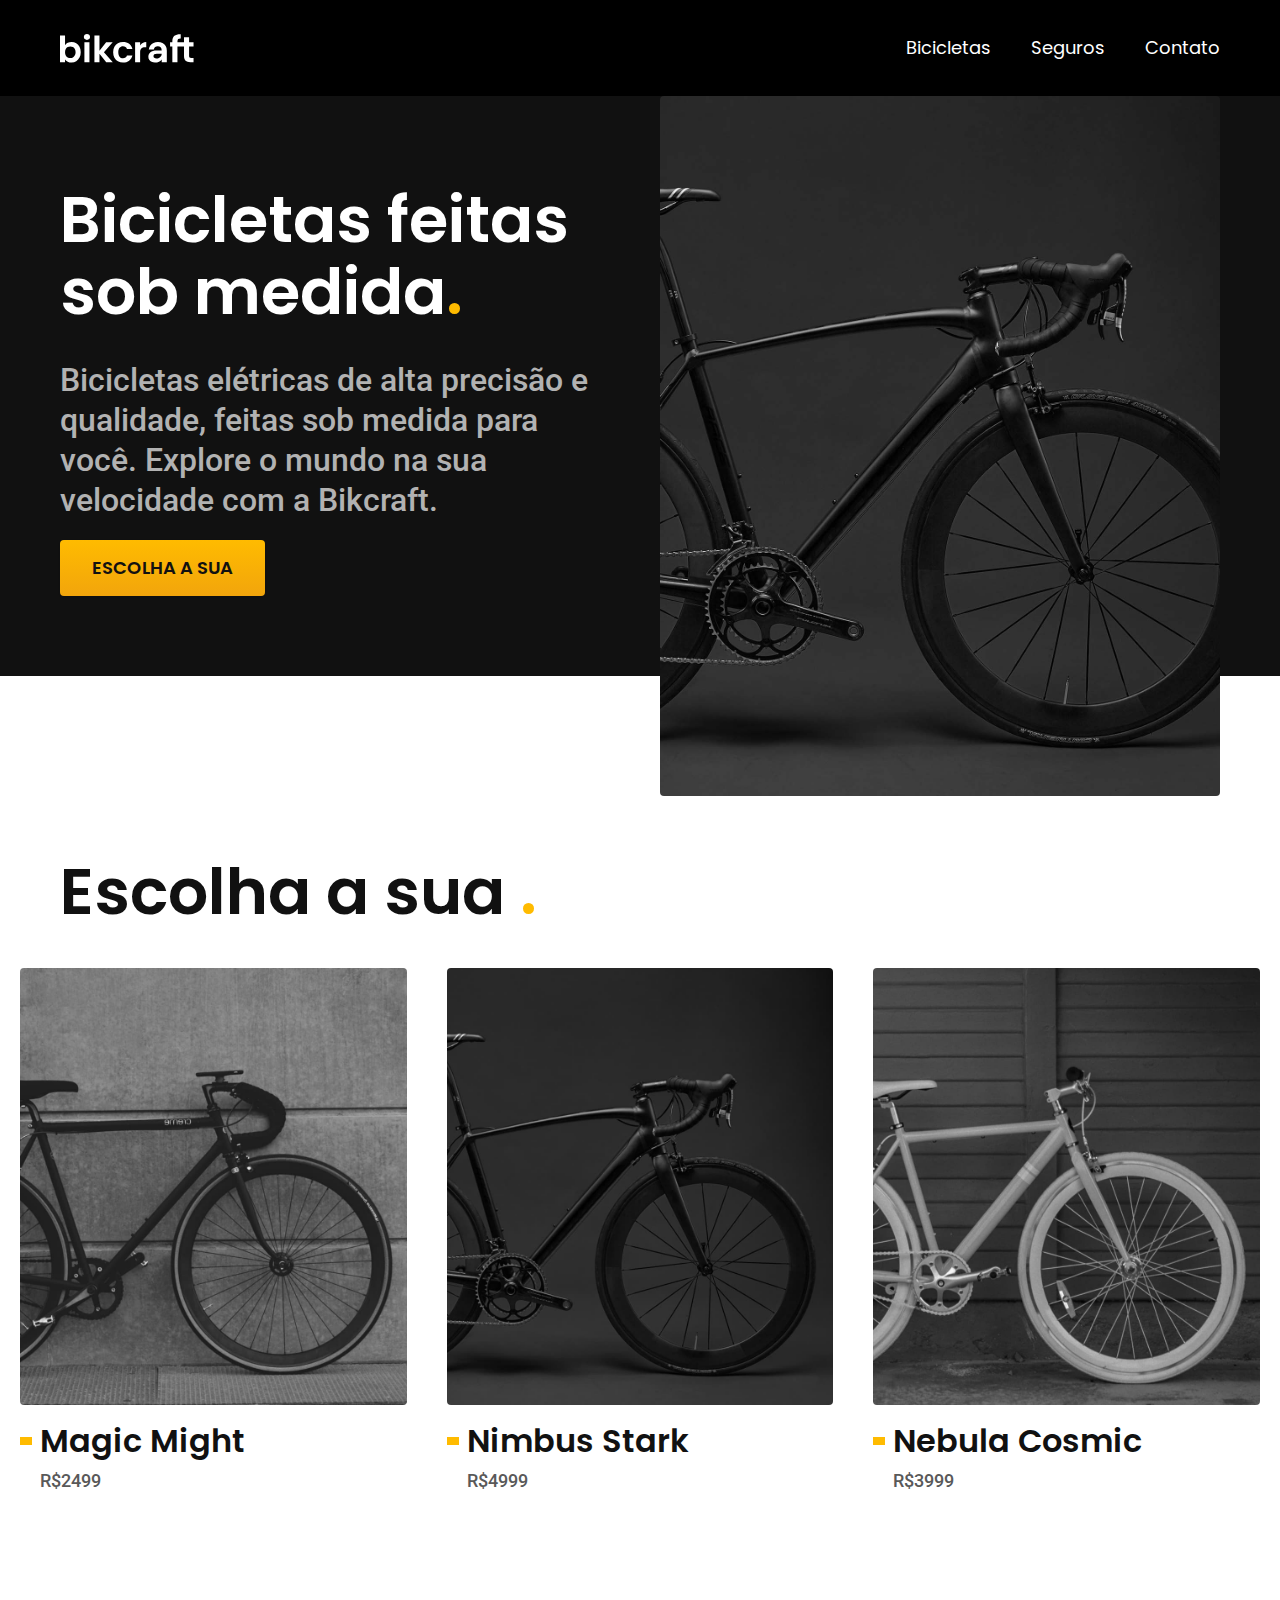
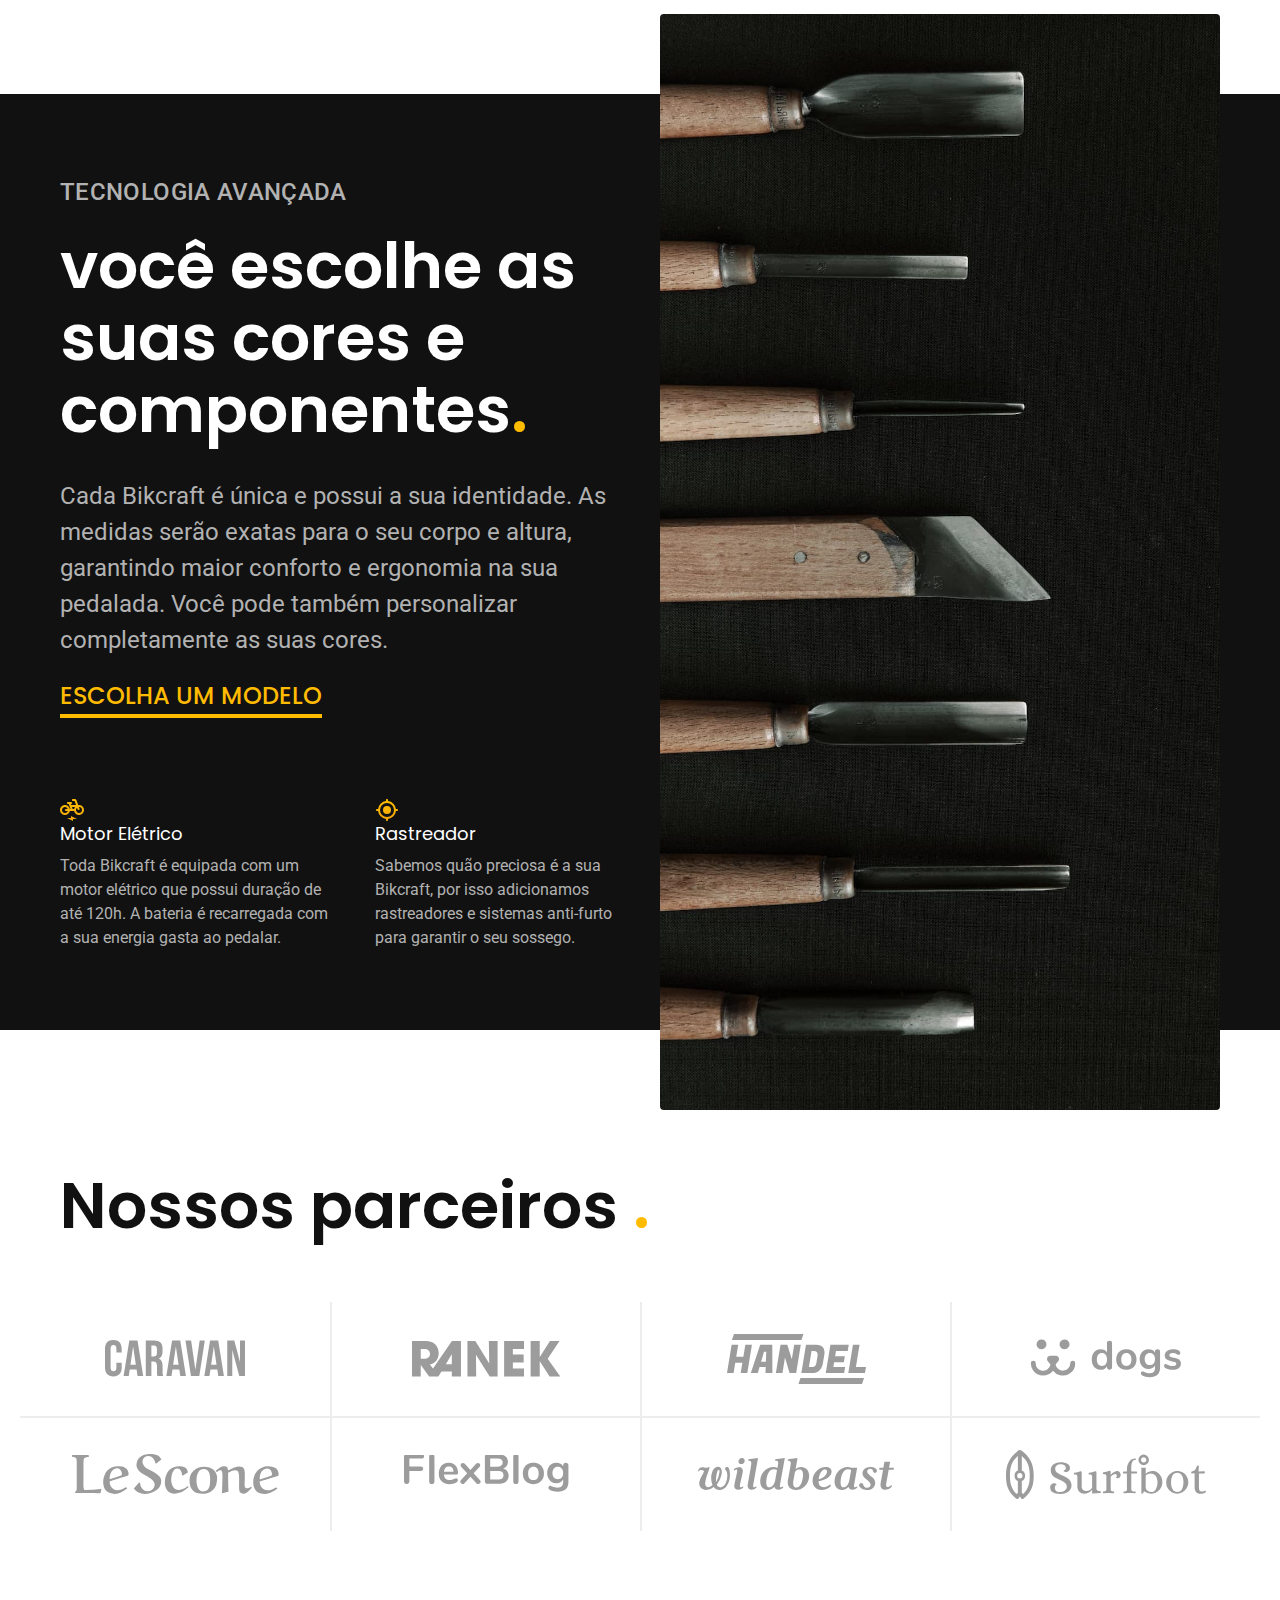
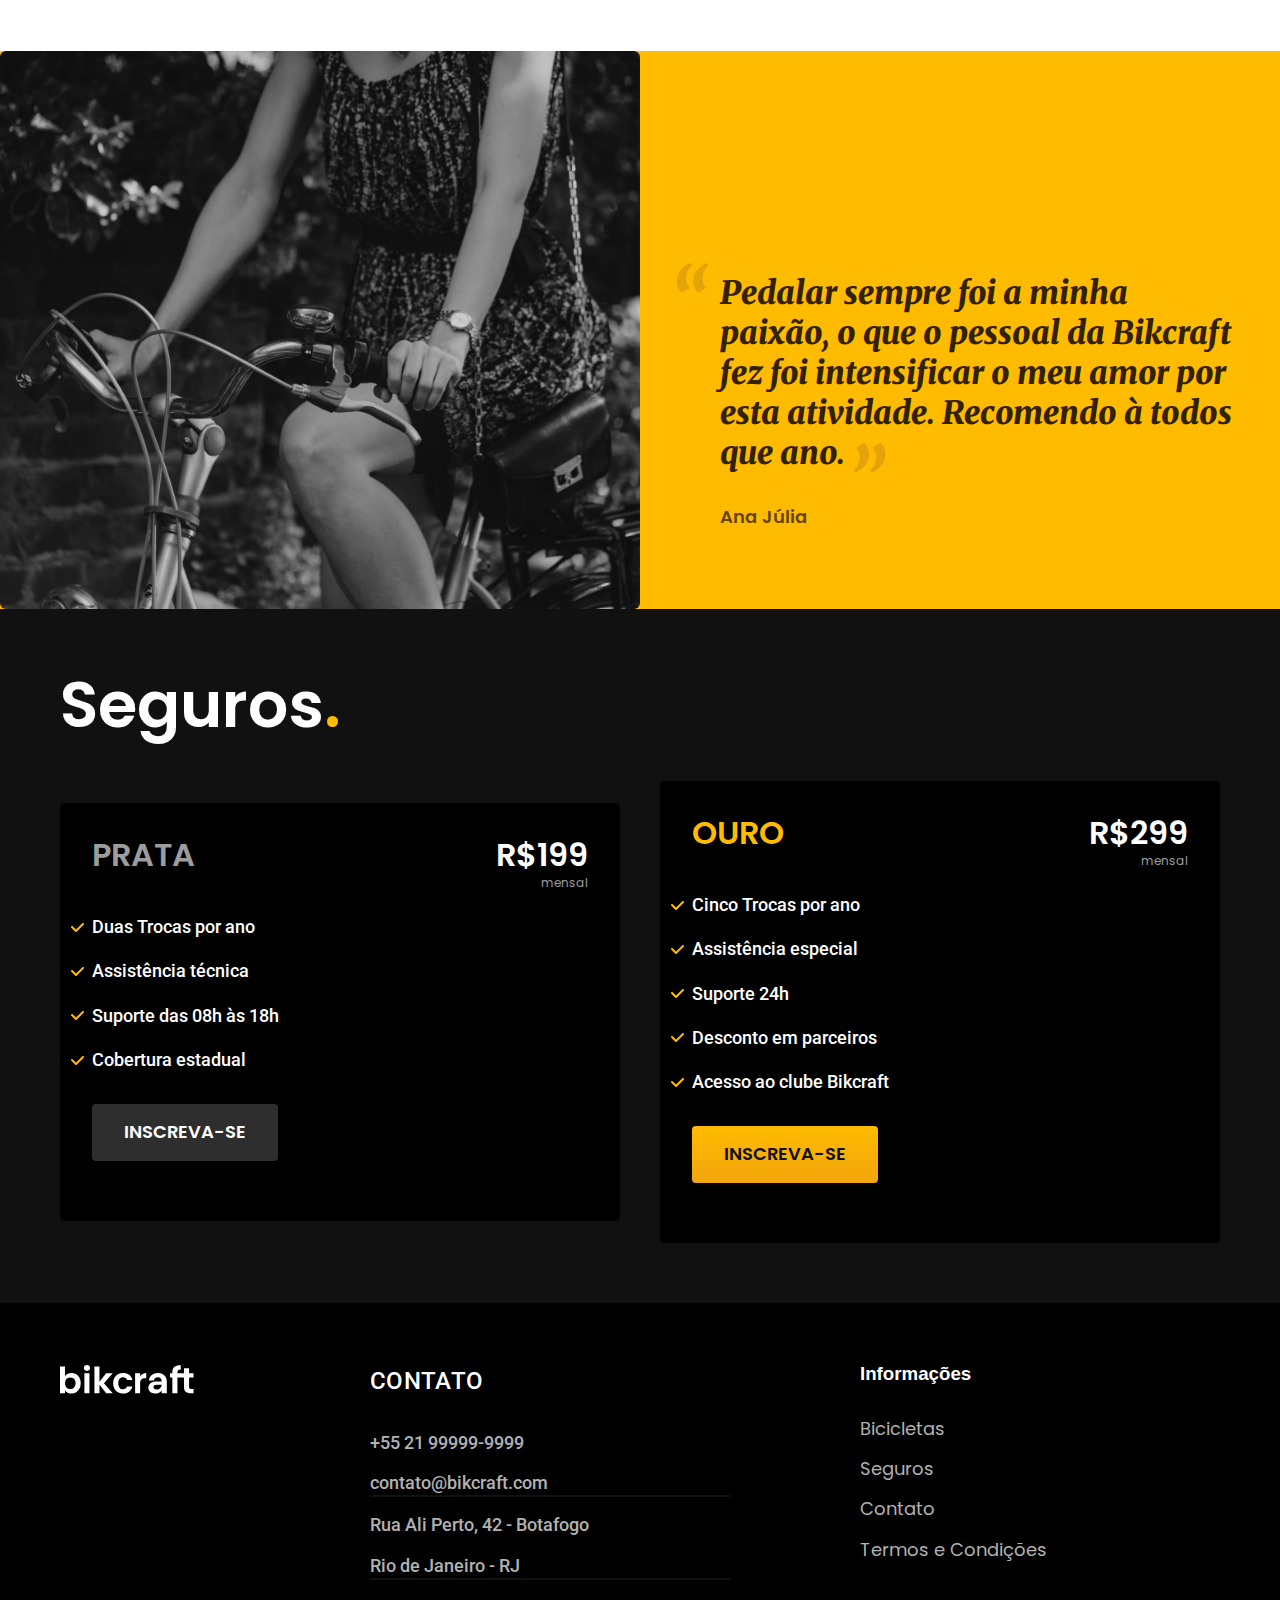
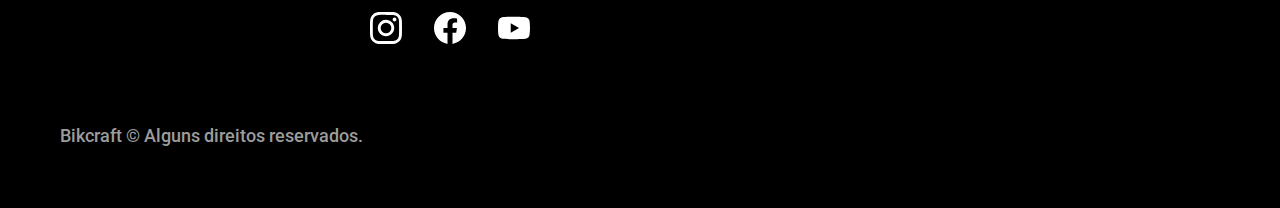
==== commit 75995932: "botão de alerta" ====
--- a/index.html
+++ b/index.html
@@ -116,7 +116,7 @@
     </div>
     <div class="depoimento-conteudo">
       <blockquote class="font-1-xl cor-p5">
-        <p>Pedalar sempre foi a minha paixão, o que o pessoal da Bikecraft fez foi intensificar o meu amor por esta atividade.
+        <p>Pedalar sempre foi a minha paixão, o que o pessoal da Bikcraft fez foi intensificar o meu amor por esta atividade.
           Recomendo à todos que ano.</p>
       </blockquote>
       <span class="font-1-m-b cor-p4">Ana Júlia</span>
@@ -135,7 +135,7 @@
           <li>Suporte das 08h às 18h</li>
           <li>Cobertura estadual</li>
         </ul>
-        <a class="botao secundario" href="./orcamento.html"> Inscreva-se</a>
+        <a class="botao secundario" href="./orcamento.html?tipo=seguro&produto=prata"> Inscreva-se</a>
       </div>
 
       <div class="seguros-item fadeInRight" data-anime="200">
@@ -148,7 +148,7 @@
           <li>Desconto em parceiros</li>
           <li>Acesso ao clube Bikcraft</li>
         </ul>
-        <a class="botao" href="./orcamento.html"> Inscreva-se</a>
+        <a class="botao" href="./orcamento.html?tipo=seguro&produto=ouro"> Inscreva-se</a>
       </div>
     </div>
   </article>
